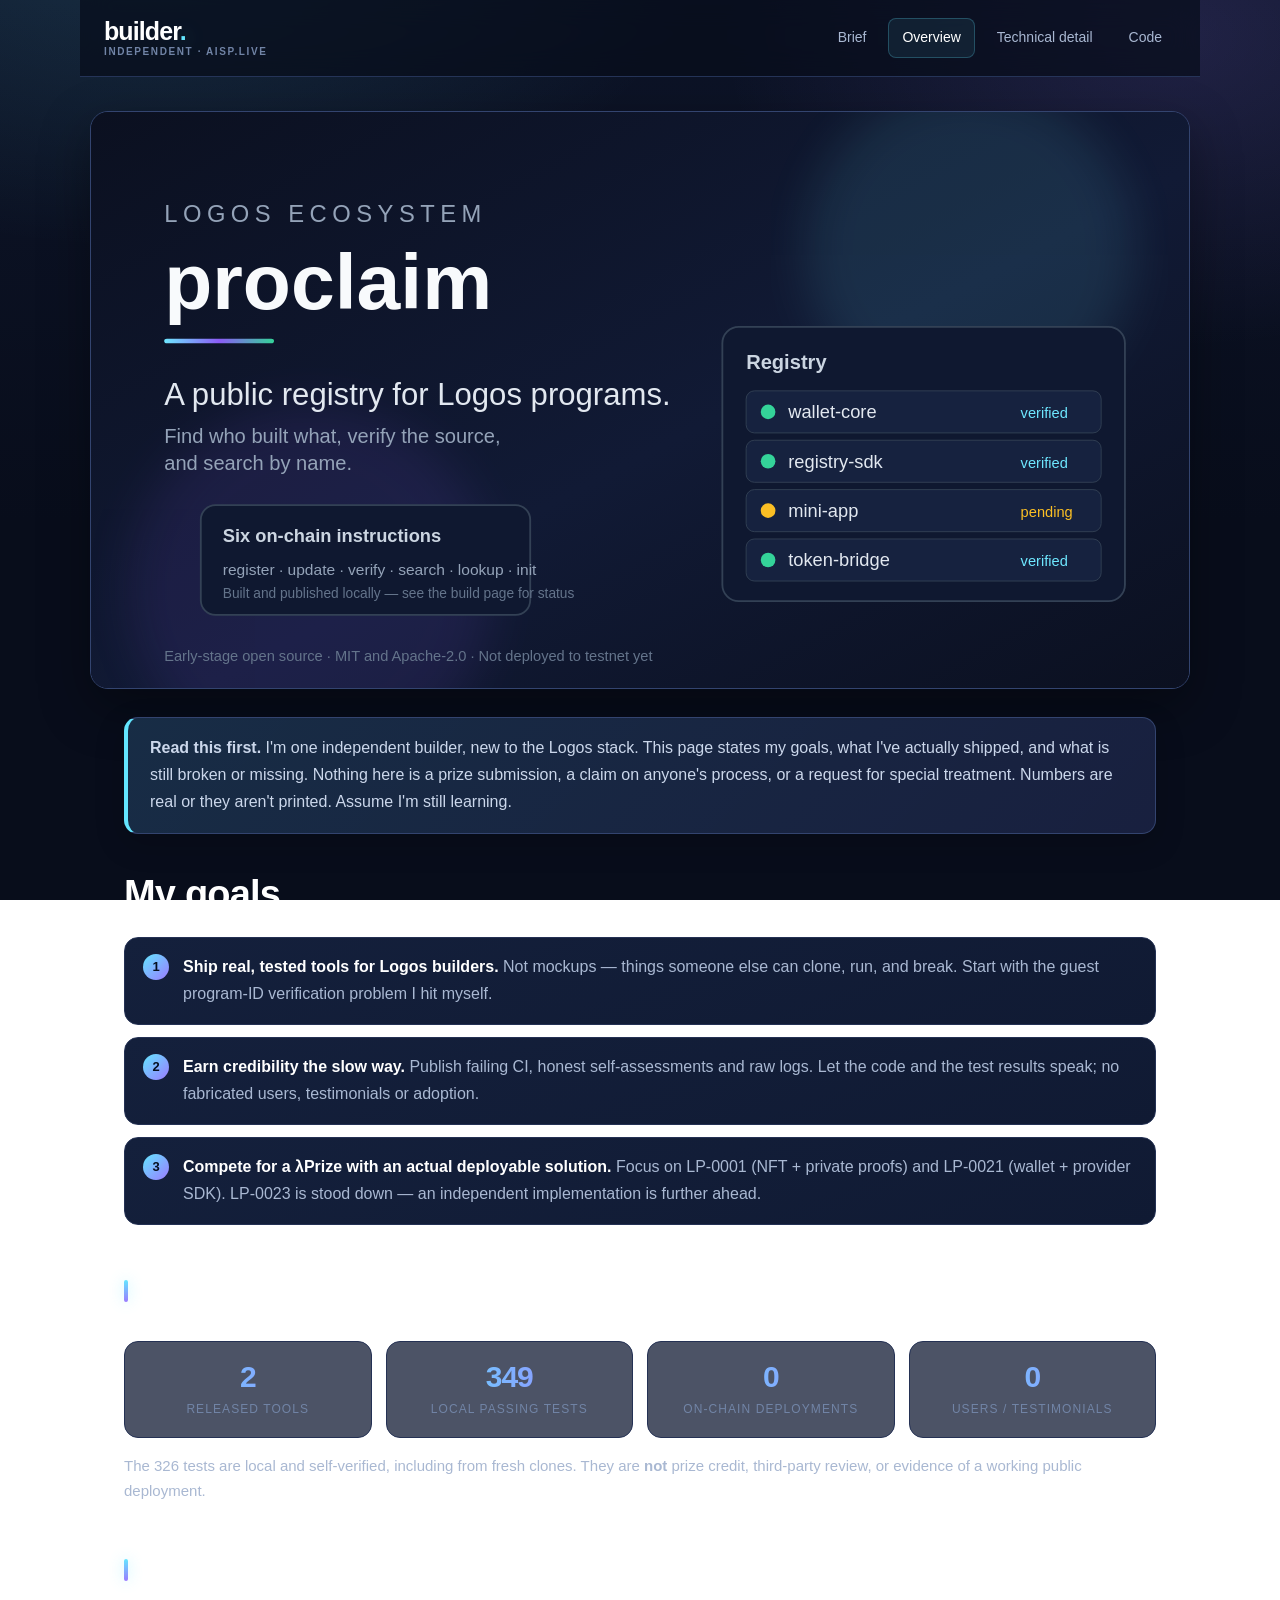
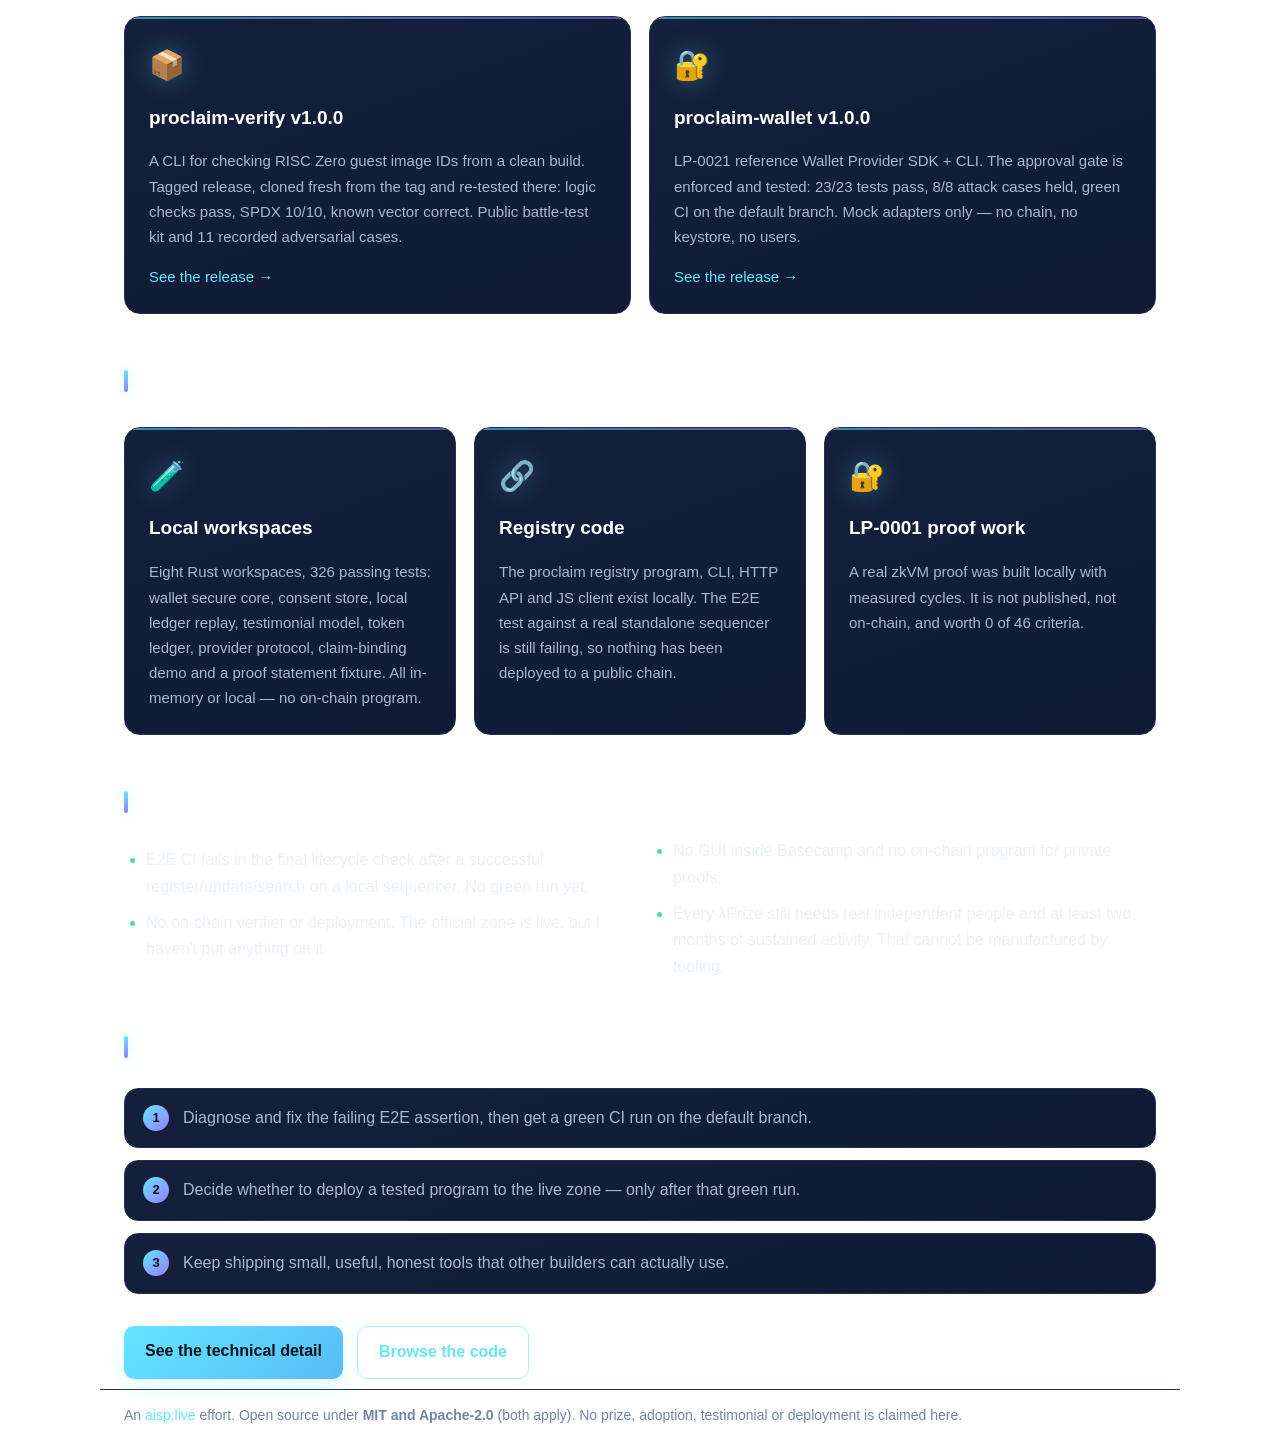
==== index.html @ 5b7300f8 "Site: add a one-page brief that leads with the problem solved A single shareable link: the guest-ID " ====
<!DOCTYPE html>
<!-- SPDX-License-Identifier: MIT AND Apache-2.0 -->
<html lang="en">
<head>
<meta charset="utf-8">
<meta name="viewport" content="width=device-width, initial-scale=1">
<title>Independent Logos builder — goals, shipped work, honest status</title>
<meta name="description" content="One independent builder working in public on Logos/LEZ: real goals, what's actually shipped, what's blocked, and what's next. No prize claims, no inflated numbers.">
<link rel="canonical" href="https://goldennftplatform-svg.github.io/proclaim-site/">
<base href="https://goldennftplatform-svg.github.io/proclaim-site/">
<link rel="stylesheet" href="https://goldennftplatform-svg.github.io/proclaim-site/style.css">
</head>
<body>
<header class="nav">
  <a class="brand" href="https://goldennftplatform-svg.github.io/proclaim-site/index.html">builder<span class="dot">.</span><span class="product">independent · aisp.live</span></a>
  <nav>
    <a href="https://goldennftplatform-svg.github.io/proclaim-site/brief.html">Brief</a>
    <a href="https://goldennftplatform-svg.github.io/proclaim-site/index.html" class="active">Overview</a>
    <a href="https://goldennftplatform-svg.github.io/proclaim-site/build.html">Technical detail</a>
    <a href="https://github.com/goldennftplatform-svg" target="_blank" rel="noopener">Code</a>
  </nav>
</header>

<main>
<section class="hero">
  <img src="https://goldennftplatform-svg.github.io/proclaim-site/hero.svg" alt="Independent Logos builder — goals, shipped work, honest status" class="hero-img">
</section>

<section class="wrap">
  <div class="notice">
    <strong>Read this first.</strong> I'm one independent builder, new to the Logos stack. This page
    states my goals, what I've actually shipped, and what is still broken or missing. Nothing here
    is a prize submission, a claim on anyone's process, or a request for special treatment. Numbers
    are real or they aren't printed. Assume I'm still learning.
  </div>

  <h1>My goals</h1>
  <ol class="goals">
    <li><strong>Ship real, tested tools for Logos builders.</strong> Not mockups — things someone else can clone, run, and break. Start with the guest program-ID verification problem I hit myself.</li>
    <li><strong>Earn credibility the slow way.</strong> Publish failing CI, honest self-assessments and raw logs. Let the code and the test results speak; no fabricated users, testimonials or adoption.</li>
    <li><strong>Compete for a λPrize with an actual deployable solution.</strong> Focus on LP-0001 (NFT + private proofs) and LP-0021 (wallet + provider SDK). LP-0023 is stood down — an independent implementation is further ahead.</li>
  </ol>

  <h2>Where we are right now</h2>
  <div class="stats">
    <div class="stat"><b>2</b><span>released tools</span></div>
    <div class="stat"><b>349</b><span>local passing tests</span></div>
    <div class="stat"><b>0</b><span>on-chain deployments</span></div>
    <div class="stat"><b>0</b><span>users / testimonials</span></div>
  </div>
  <p class="muted">The 326 tests are local and self-verified, including from fresh clones. They are
  <strong>not</strong> prize credit, third-party review, or evidence of a working public deployment.</p>

  <h2>What's actually shipped</h2>
  <div class="cards">
    <div class="card">
      <div class="ico">📦</div>
      <h3>proclaim-verify v1.0.0</h3>
      <p>A CLI for checking RISC Zero guest image IDs from a clean build. Tagged release, cloned fresh from the tag and re-tested there: logic checks pass, SPDX 10/10, known vector correct. Public battle-test kit and 11 recorded adversarial cases.</p>
      <p><a href="https://github.com/goldennftplatform-svg/proclaim-verify/releases/tag/v1.0.0" target="_blank" rel="noopener">See the release →</a></p>
    </div>
    <div class="card">
      <div class="ico">🔐</div>
      <h3>proclaim-wallet v1.0.0</h3>
      <p>LP-0021 reference Wallet Provider SDK + CLI. The approval gate is enforced and tested: 23/23 tests pass, 8/8 attack cases held, green CI on the default branch. Mock adapters only — no chain, no keystore, no users.</p>
      <p><a href="https://github.com/goldennftplatform-svg/proclaim-wallet/releases/tag/v1.0.0" target="_blank" rel="noopener">See the release →</a></p>
    </div>
  </div>

  <h2>What's built but not shipped</h2>
  <div class="cards">
    <div class="card">
      <div class="ico">🧪</div>
      <h3>Local workspaces</h3>
      <p>Eight Rust workspaces, 326 passing tests: wallet secure core, consent store, local ledger replay, testimonial model, token ledger, provider protocol, claim-binding demo and a proof statement fixture. All in-memory or local — no on-chain program.</p>
    </div>
    <div class="card">
      <div class="ico">🔗</div>
      <h3>Registry code</h3>
      <p>The proclaim registry program, CLI, HTTP API and JS client exist locally. The E2E test against a real standalone sequencer is still failing, so nothing has been deployed to a public chain.</p>
    </div>
    <div class="card">
      <div class="ico">🔐</div>
      <h3>LP-0001 proof work</h3>
      <p>A real zkVM proof was built locally with measured cycles. It is not published, not on-chain, and worth 0 of 46 criteria.</p>
    </div>
  </div>

  <h2>What's blocking</h2>
  <ul class="checks">
    <li>E2E CI fails in the final lifecycle check after a successful register/update/search on a local sequencer. No green run yet.</li>
    <li>No on-chain verifier or deployment. The official zone is live, but I haven't put anything on it.</li>
    <li>No GUI inside Basecamp and no on-chain program for private proofs.</li>
    <li>Every λPrize still needs real independent people and at least two months of sustained activity. That cannot be manufactured by tooling.</li>
  </ul>

  <h2>What's next</h2>
  <ol class="goals">
    <li>Diagnose and fix the failing E2E assertion, then get a green CI run on the default branch.</li>
    <li>Decide whether to deploy a tested program to the live zone — only after that green run.</li>
    <li>Keep shipping small, useful, honest tools that other builders can actually use.</li>
  </ol>

  <div class="cta">
    <a class="button" href="https://goldennftplatform-svg.github.io/proclaim-site/build.html">See the technical detail</a>
    <a class="button ghost" href="https://github.com/goldennftplatform-svg" target="_blank" rel="noopener">Browse the code</a>
  </div>
</section>
</main>

<footer class="wrap">
  <p>An <a href="https://aisp.live" target="_blank" rel="noopener">aisp.live</a> effort.
  Open source under <strong>MIT and Apache-2.0</strong> (both apply).
  No prize, adoption, testimonial or deployment is claimed here.</p>
</footer>
</body>
</html>
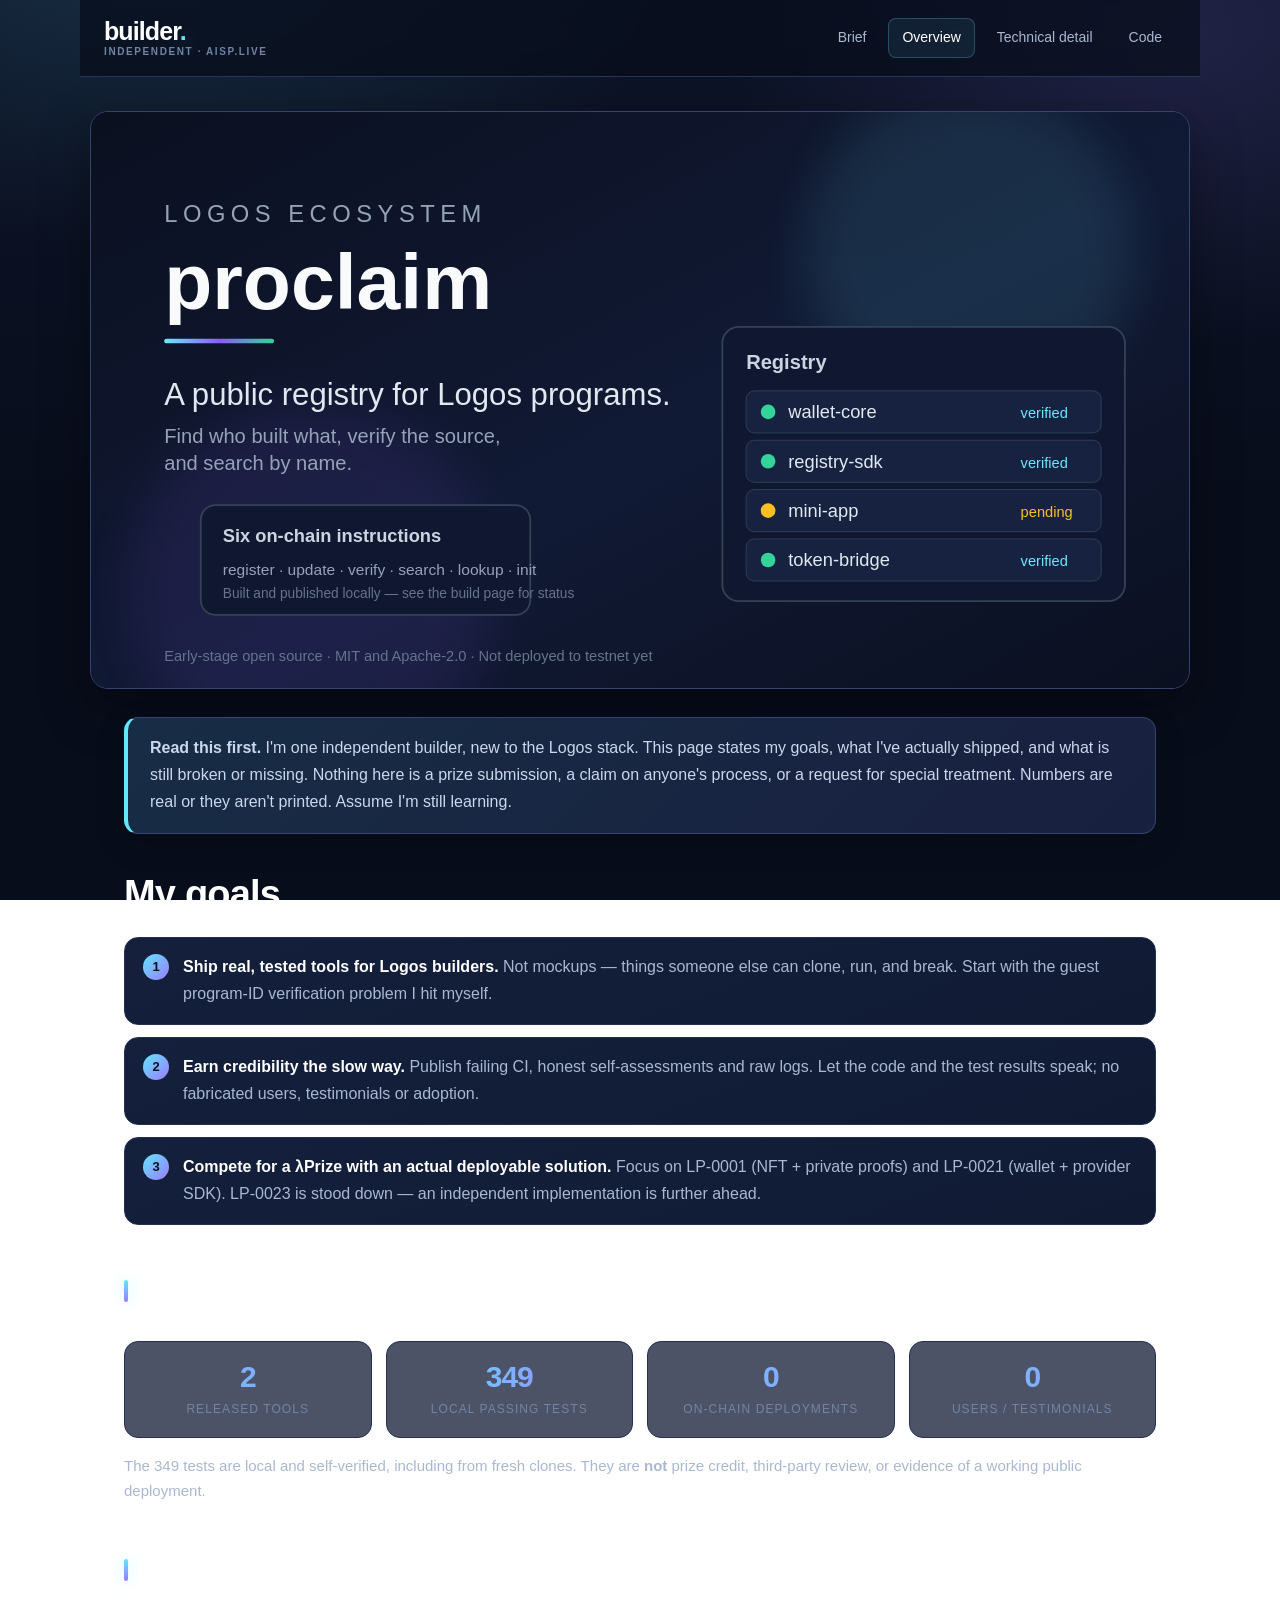
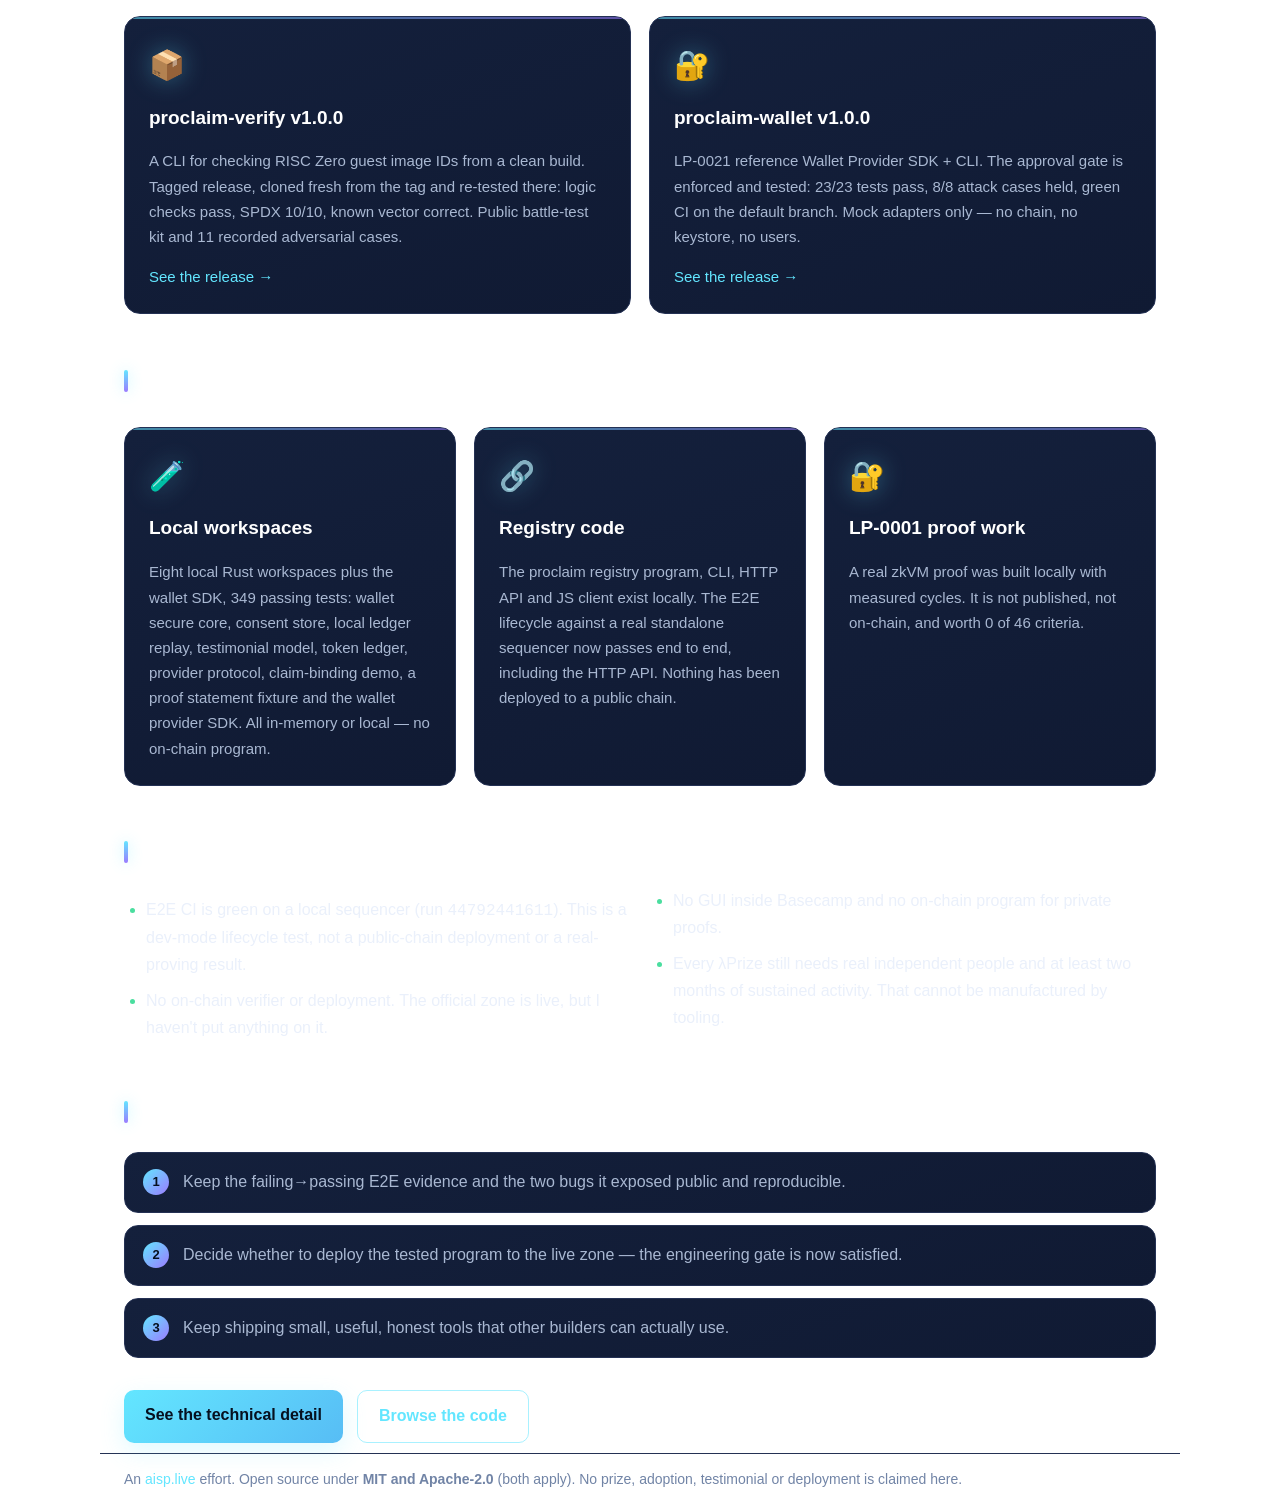
==== commit a48f9e0c: "Site: E2E is green — record two bugs found and fixed Update the status and build pages from failing " ====
--- a/index.html
+++ b/index.html
@@ -48,7 +48,7 @@
     <div class="stat"><b>0</b><span>on-chain deployments</span></div>
     <div class="stat"><b>0</b><span>users / testimonials</span></div>
   </div>
-  <p class="muted">The 326 tests are local and self-verified, including from fresh clones. They are
+  <p class="muted">The 349 tests are local and self-verified, including from fresh clones. They are
   <strong>not</strong> prize credit, third-party review, or evidence of a working public deployment.</p>
 
   <h2>What's actually shipped</h2>
@@ -72,12 +72,12 @@
     <div class="card">
       <div class="ico">🧪</div>
       <h3>Local workspaces</h3>
-      <p>Eight Rust workspaces, 326 passing tests: wallet secure core, consent store, local ledger replay, testimonial model, token ledger, provider protocol, claim-binding demo and a proof statement fixture. All in-memory or local — no on-chain program.</p>
+      <p>Eight local Rust workspaces plus the wallet SDK, 349 passing tests: wallet secure core, consent store, local ledger replay, testimonial model, token ledger, provider protocol, claim-binding demo, a proof statement fixture and the wallet provider SDK. All in-memory or local — no on-chain program.</p>
     </div>
     <div class="card">
       <div class="ico">🔗</div>
       <h3>Registry code</h3>
-      <p>The proclaim registry program, CLI, HTTP API and JS client exist locally. The E2E test against a real standalone sequencer is still failing, so nothing has been deployed to a public chain.</p>
+      <p>The proclaim registry program, CLI, HTTP API and JS client exist locally. The E2E lifecycle against a real standalone sequencer now passes end to end, including the HTTP API. Nothing has been deployed to a public chain.</p>
     </div>
     <div class="card">
       <div class="ico">🔐</div>
@@ -88,7 +88,7 @@
 
   <h2>What's blocking</h2>
   <ul class="checks">
-    <li>E2E CI fails in the final lifecycle check after a successful register/update/search on a local sequencer. No green run yet.</li>
+    <li>E2E CI is green on a local sequencer (run <code>44792441611</code>). This is a dev-mode lifecycle test, not a public-chain deployment or a real-proving result.</li>
     <li>No on-chain verifier or deployment. The official zone is live, but I haven't put anything on it.</li>
     <li>No GUI inside Basecamp and no on-chain program for private proofs.</li>
     <li>Every λPrize still needs real independent people and at least two months of sustained activity. That cannot be manufactured by tooling.</li>
@@ -96,8 +96,8 @@
 
   <h2>What's next</h2>
   <ol class="goals">
-    <li>Diagnose and fix the failing E2E assertion, then get a green CI run on the default branch.</li>
-    <li>Decide whether to deploy a tested program to the live zone — only after that green run.</li>
+    <li>Keep the failing→passing E2E evidence and the two bugs it exposed public and reproducible.</li>
+    <li>Decide whether to deploy the tested program to the live zone — the engineering gate is now satisfied.</li>
     <li>Keep shipping small, useful, honest tools that other builders can actually use.</li>
   </ol>
 
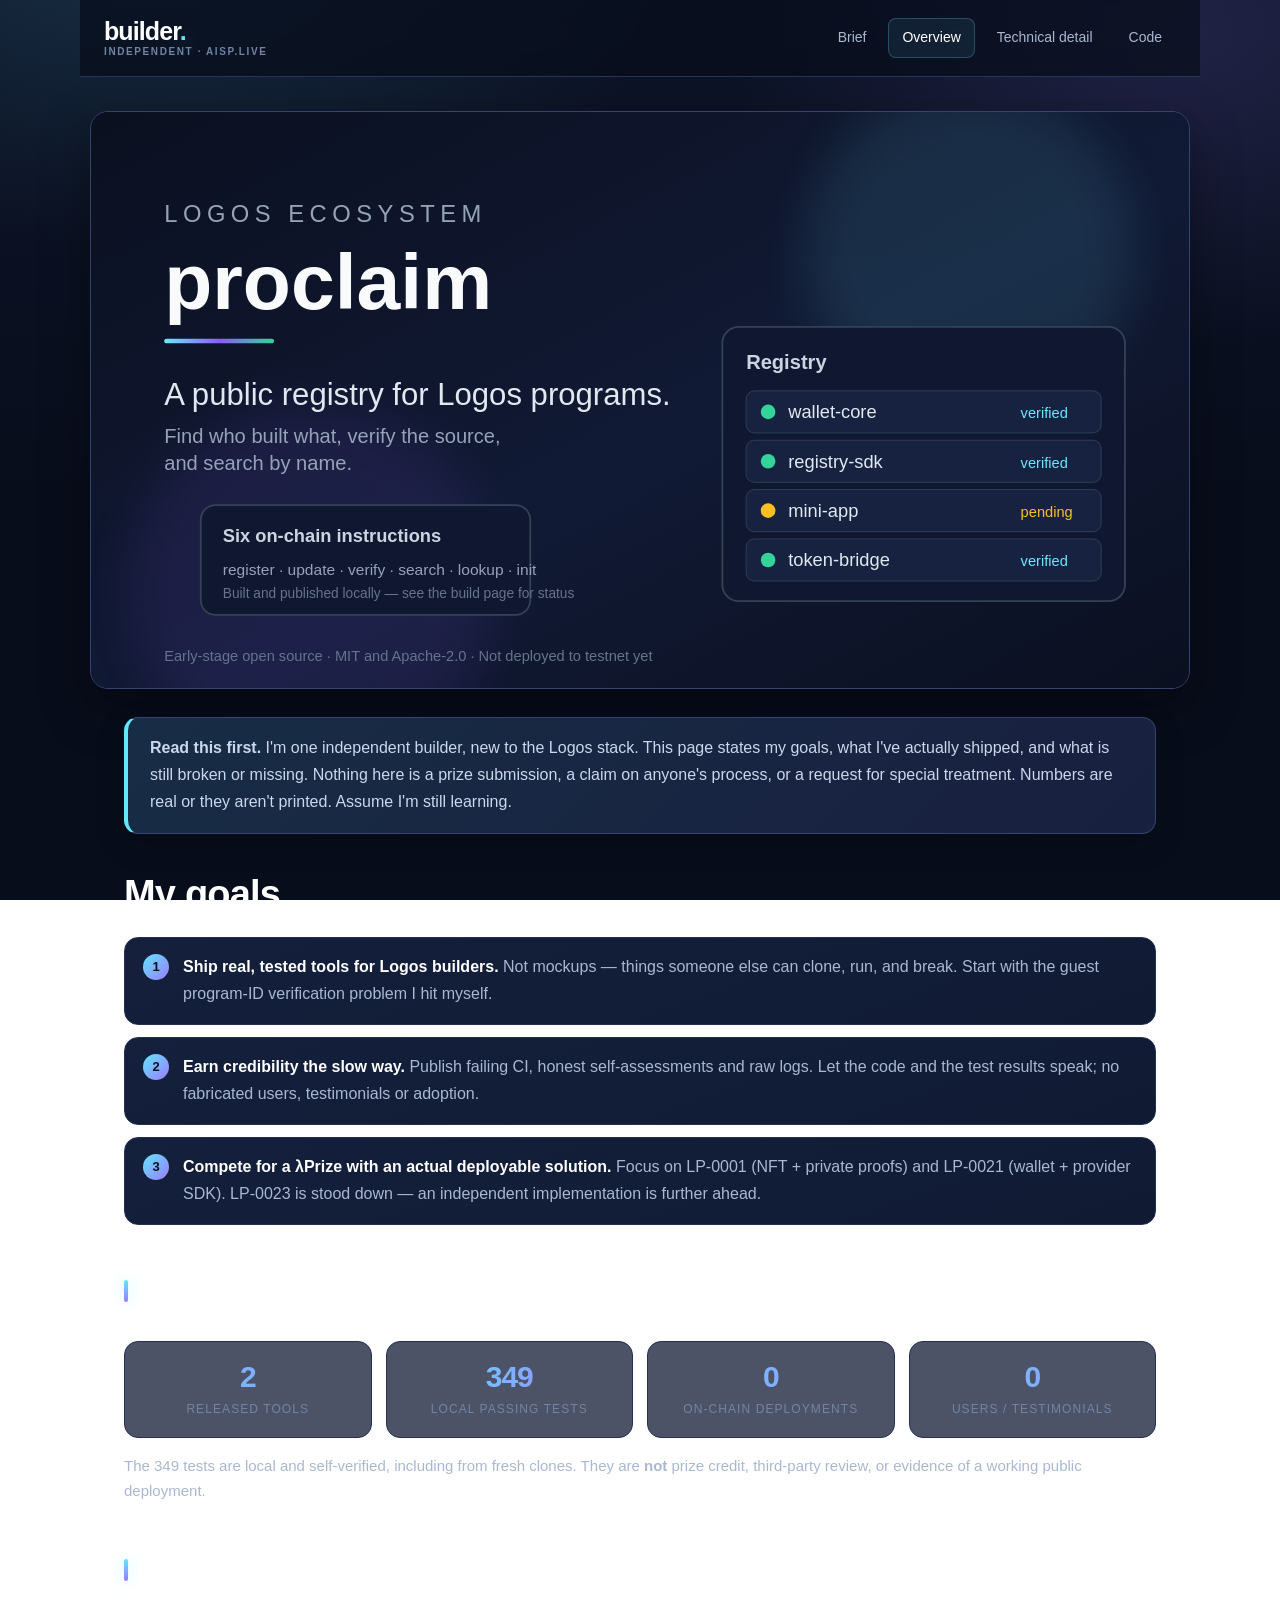
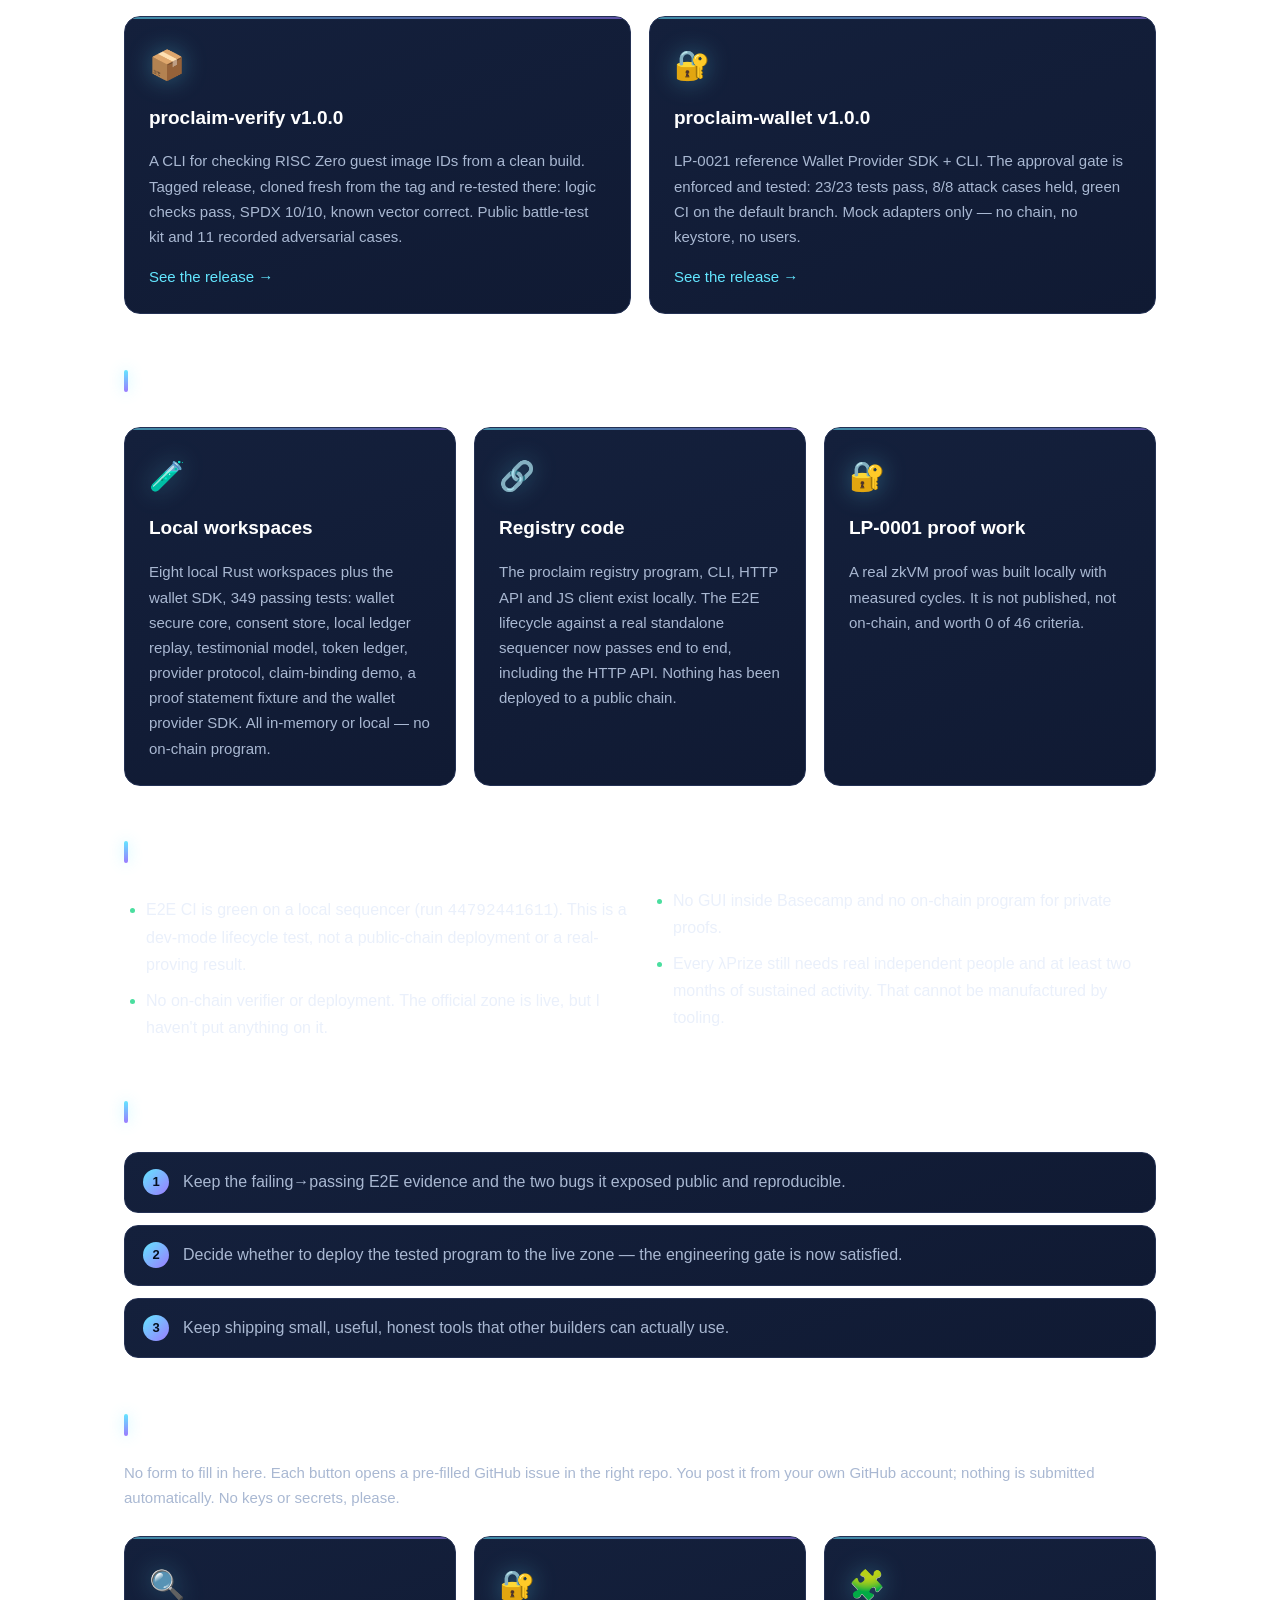
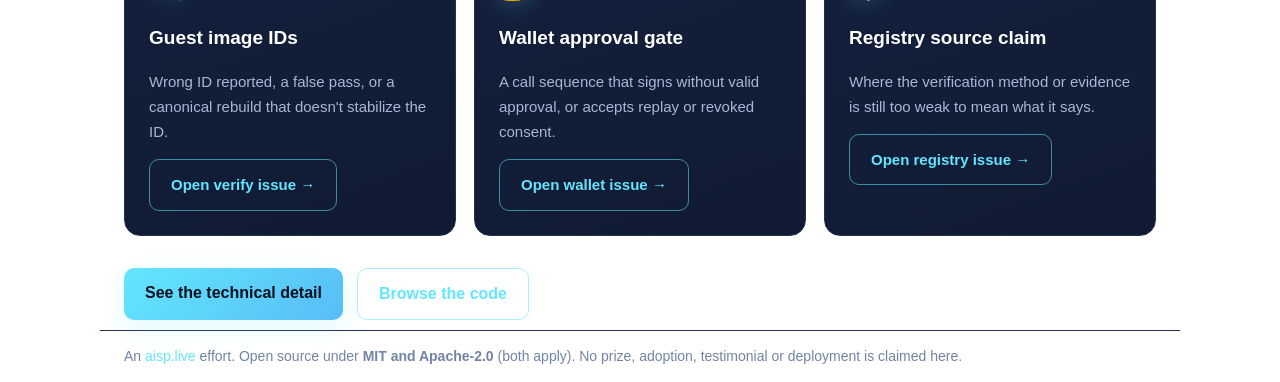
==== commit 73c5257c: "site: add pre-filled feedback issue links to overview" ====
--- a/index.html
+++ b/index.html
@@ -101,6 +101,29 @@
     <li>Keep shipping small, useful, honest tools that other builders can actually use.</li>
   </ol>
 
+  <h2>Send a failure case or idea</h2>
+  <p class="muted">No form to fill in here. Each button opens a pre-filled GitHub issue in the right repo. You post it from your own GitHub account; nothing is submitted automatically. No keys or secrets, please.</p>
+  <div class="cards">
+    <div class="card">
+      <div class="ico">🔍</div>
+      <h3>Guest image IDs</h3>
+      <p>Wrong ID reported, a false pass, or a canonical rebuild that doesn't stabilize the ID.</p>
+      <p><a class="button ghost" href="https://github.com/goldennftplatform-svg/proclaim-verify/issues/new?title=Review%20request%3A%20path-dependent%20guest%20ID%20report&body=%23%23%23%20What%20you%20tried%0A%0A%23%23%23%20ID%20%60proclaim-verify%60%20reported%0A%0A%23%23%23%20Expected%20ID%0A%0A%23%23%23%20Commands%20%2B%20output%0A%0AScope%3A%20local%20binary%20inspection%20only.%20No%20chain%2C%20no%20proofs%2C%20no%20submission.%20Do%20not%20paste%20keys%20or%20secrets." target="_blank" rel="noopener">Open verify issue →</a></p>
+    </div>
+    <div class="card">
+      <div class="ico">🔐</div>
+      <h3>Wallet approval gate</h3>
+      <p>A call sequence that signs without valid approval, or accepts replay or revoked consent.</p>
+      <p><a class="button ghost" href="https://github.com/goldennftplatform-svg/proclaim-wallet/issues/new?title=Review%20request%3A%20approval-gate%20counterexample&body=%23%23%23%20Call%20sequence%0A%0A%23%23%23%20What%20you%20expected%0A%0A%23%23%23%20What%20happened%0A%0AScope%3A%20mock%20adapters%20only.%20No%20chain%2C%20no%20keystore%2C%20no%20users.%20Do%20not%20paste%20keys%20or%20secrets." target="_blank" rel="noopener">Open wallet issue →</a></p>
+    </div>
+    <div class="card">
+      <div class="ico">🧩</div>
+      <h3>Registry source claim</h3>
+      <p>Where the verification method or evidence is still too weak to mean what it says.</p>
+      <p><a class="button ghost" href="https://github.com/goldennftplatform-svg/proclaim/issues/new?title=Review%20request%3A%20registry%20source-claim%20review&body=%23%23%23%20Which%20part%20of%20the%20claim%20is%20too%20weak%3F%0A%0A%23%23%23%20Evidence%20%2F%20repro%0A%0AScope%3A%20local%20standalone%20sequencer%2C%20dev%20mode.%20Not%20a%20public%20deployment%2C%20not%20a%20real-proving%20result.%20Do%20not%20paste%20keys%20or%20secrets." target="_blank" rel="noopener">Open registry issue →</a></p>
+    </div>
+  </div>
+
   <div class="cta">
     <a class="button" href="https://goldennftplatform-svg.github.io/proclaim-site/build.html">See the technical detail</a>
     <a class="button ghost" href="https://github.com/goldennftplatform-svg" target="_blank" rel="noopener">Browse the code</a>
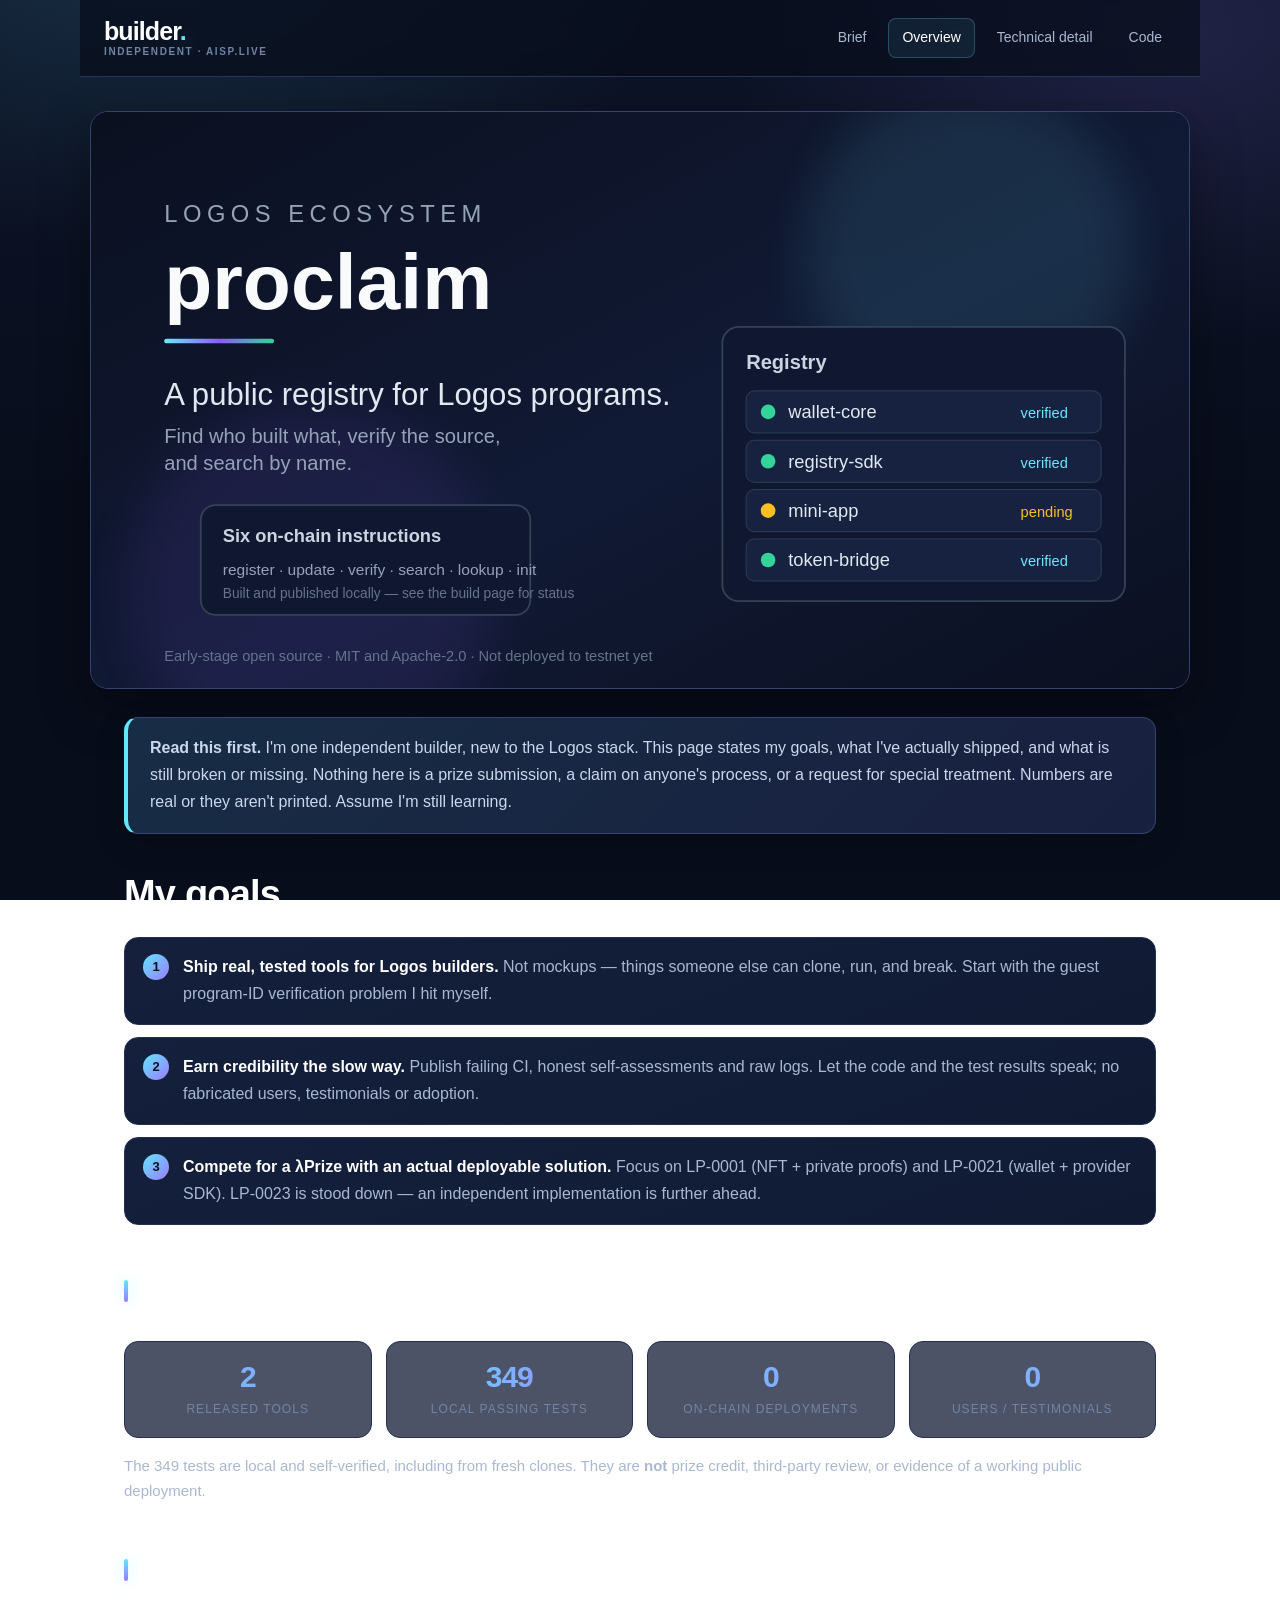
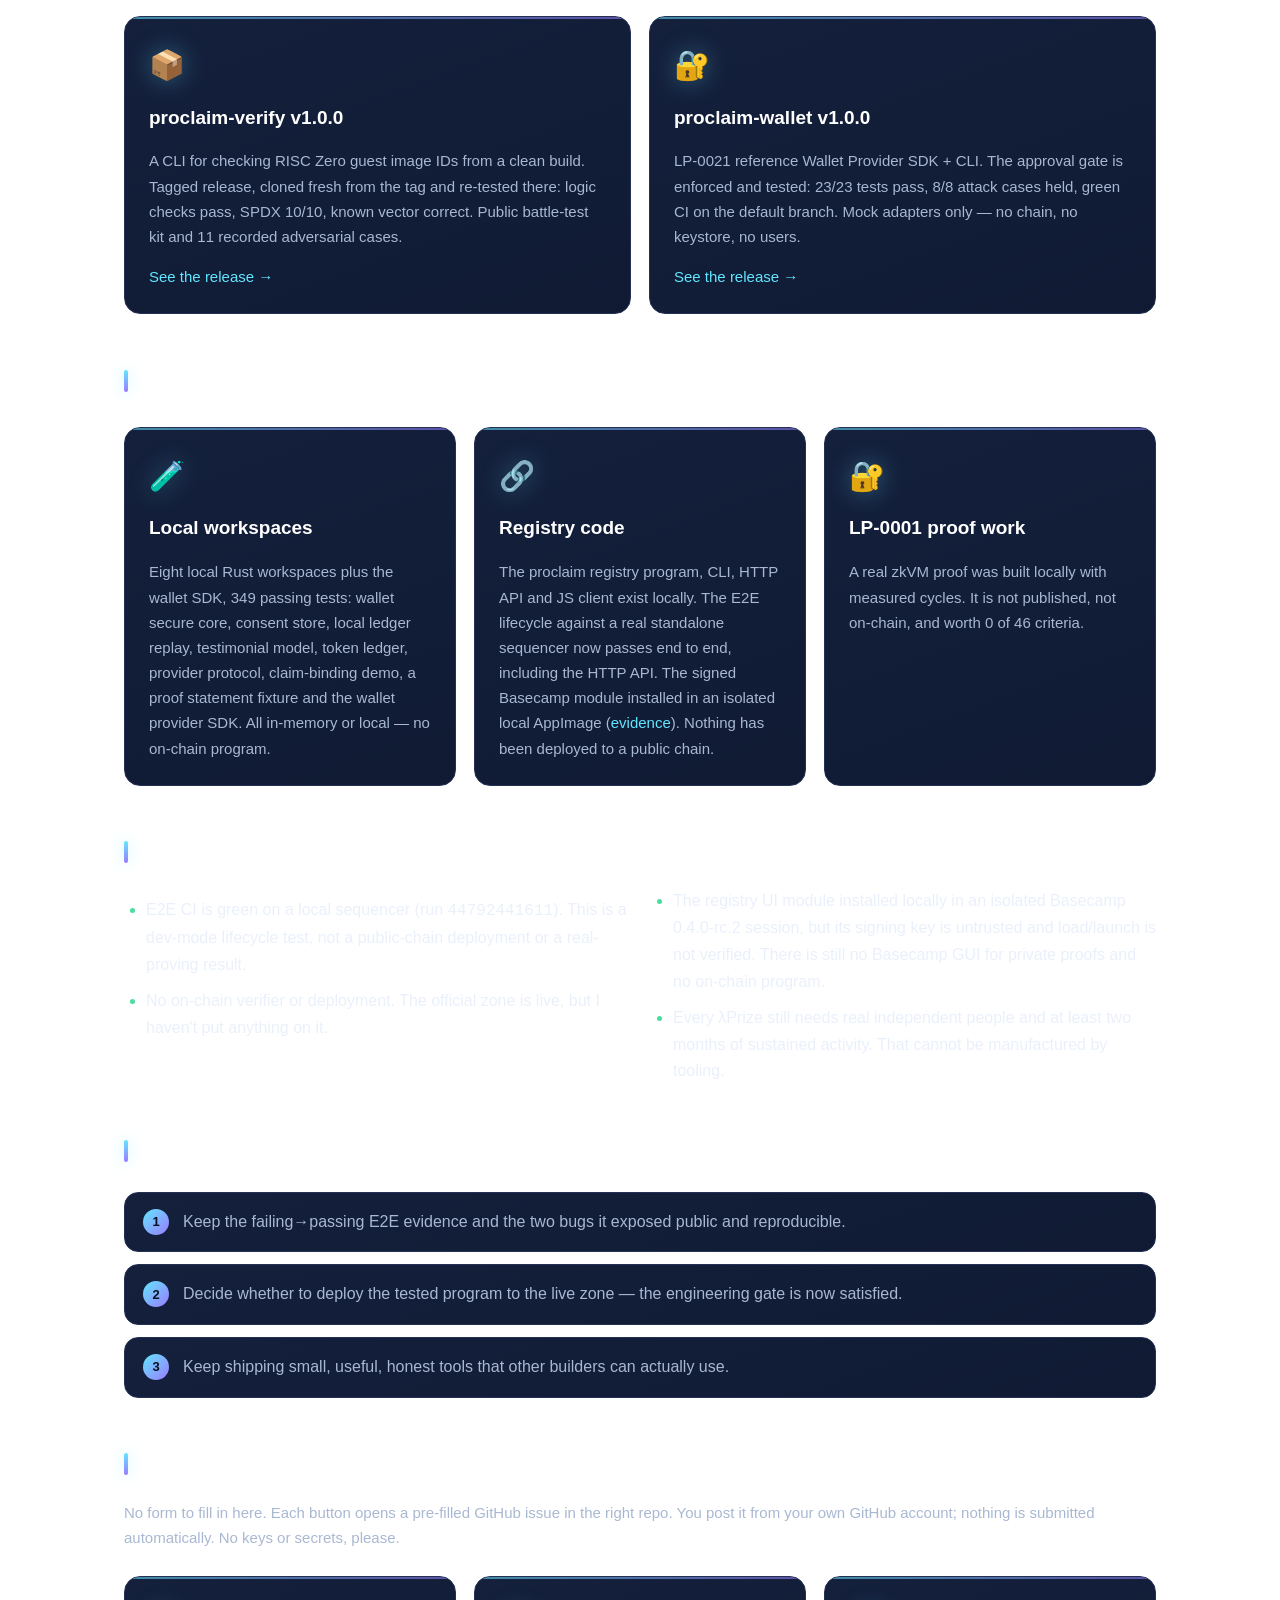
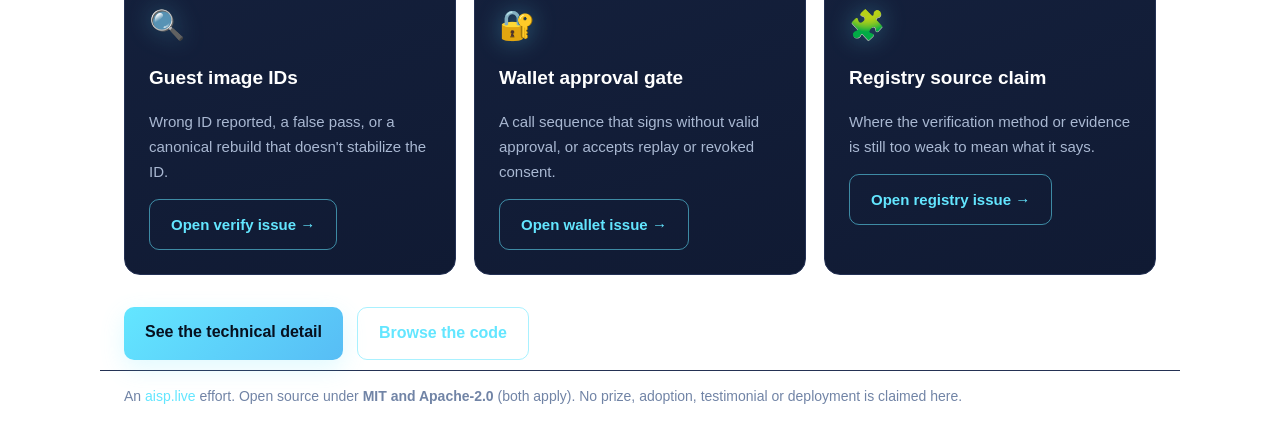
==== commit 0ebb53d5: "site: report local Basecamp install result" ====
--- a/index.html
+++ b/index.html
@@ -77,7 +77,7 @@
     <div class="card">
       <div class="ico">🔗</div>
       <h3>Registry code</h3>
-      <p>The proclaim registry program, CLI, HTTP API and JS client exist locally. The E2E lifecycle against a real standalone sequencer now passes end to end, including the HTTP API. Nothing has been deployed to a public chain.</p>
+      <p>The proclaim registry program, CLI, HTTP API and JS client exist locally. The E2E lifecycle against a real standalone sequencer now passes end to end, including the HTTP API. The signed Basecamp module installed in an isolated local AppImage (<a href="https://github.com/goldennftplatform-svg/proclaim/blob/main/BASECAMP-INSTALL-RESULT.md" target="_blank" rel="noopener">evidence</a>). Nothing has been deployed to a public chain.</p>
     </div>
     <div class="card">
       <div class="ico">🔐</div>
@@ -90,7 +90,7 @@
   <ul class="checks">
     <li>E2E CI is green on a local sequencer (run <code>44792441611</code>). This is a dev-mode lifecycle test, not a public-chain deployment or a real-proving result.</li>
     <li>No on-chain verifier or deployment. The official zone is live, but I haven't put anything on it.</li>
-    <li>No GUI inside Basecamp and no on-chain program for private proofs.</li>
+    <li>The registry UI module installed locally in an isolated Basecamp 0.4.0-rc.2 session, but its signing key is untrusted and load/launch is not verified. There is still no Basecamp GUI for private proofs and no on-chain program.</li>
     <li>Every λPrize still needs real independent people and at least two months of sustained activity. That cannot be manufactured by tooling.</li>
   </ul>
 
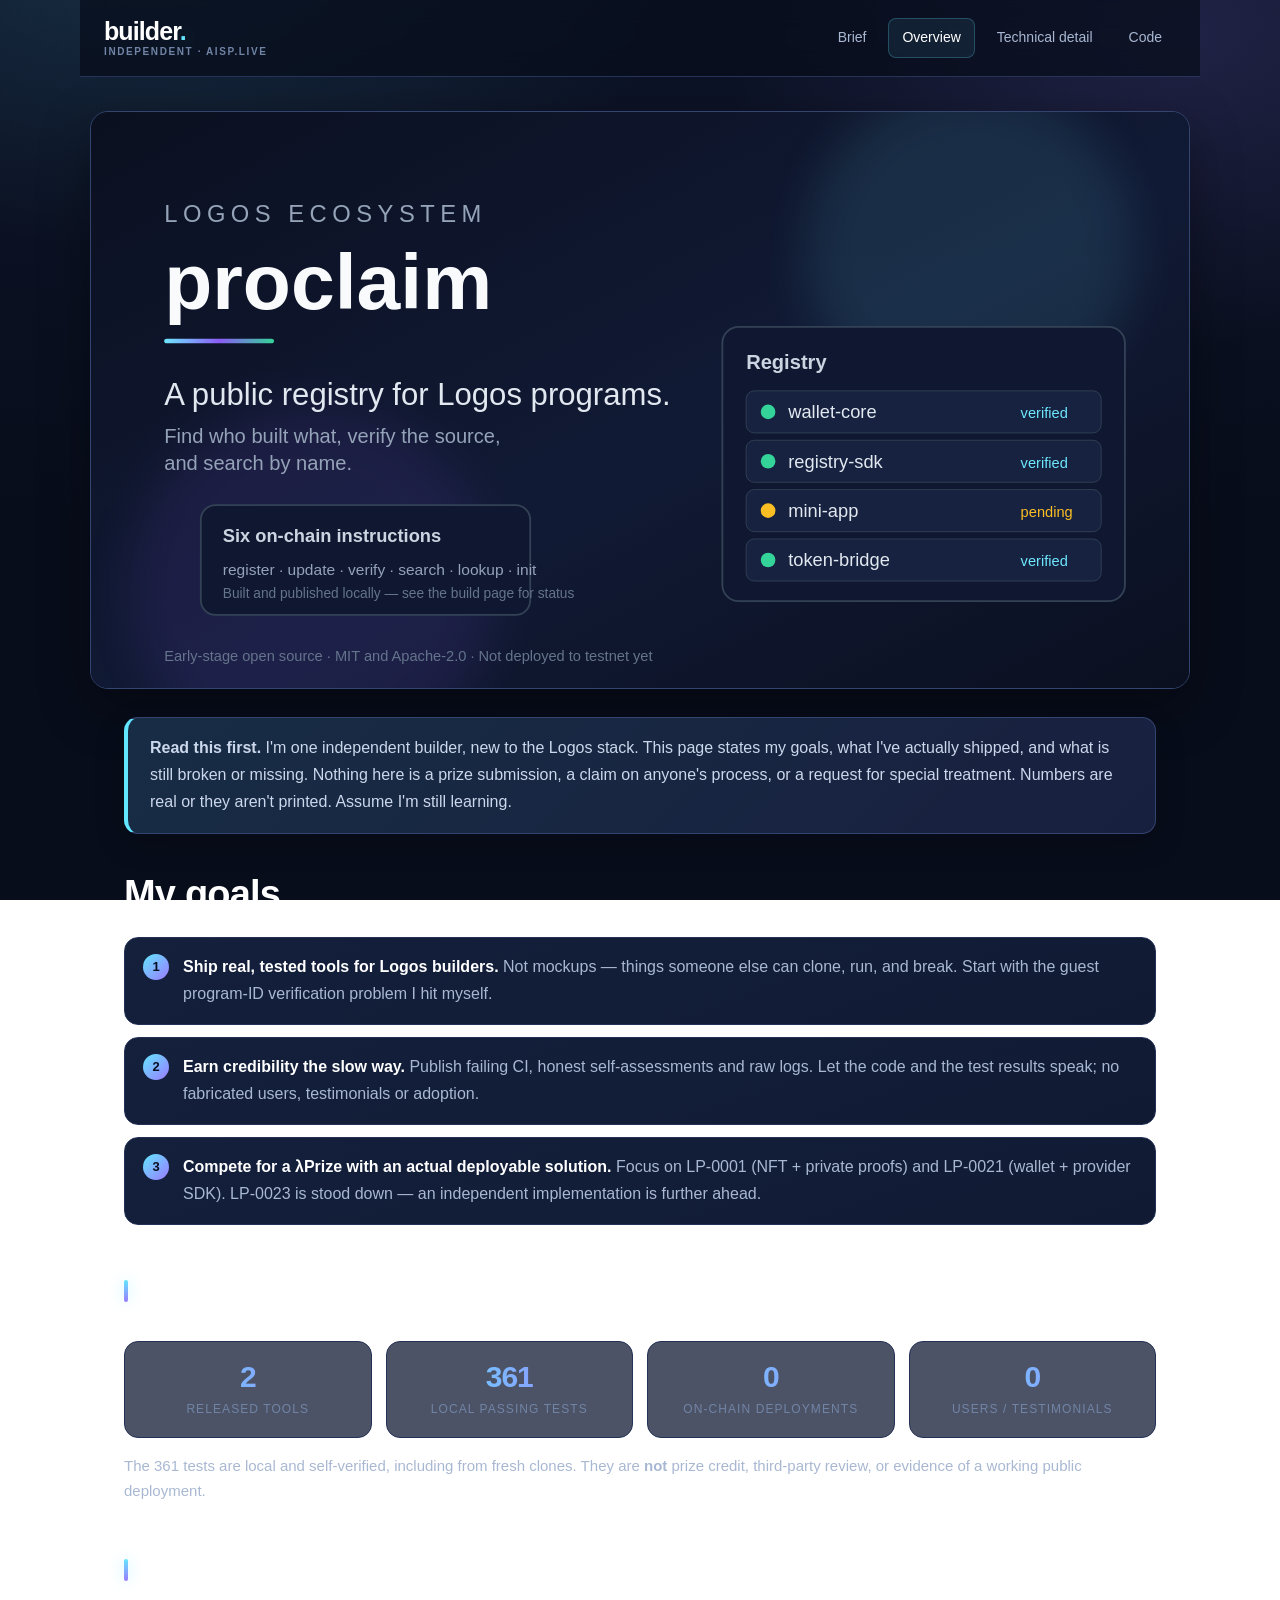
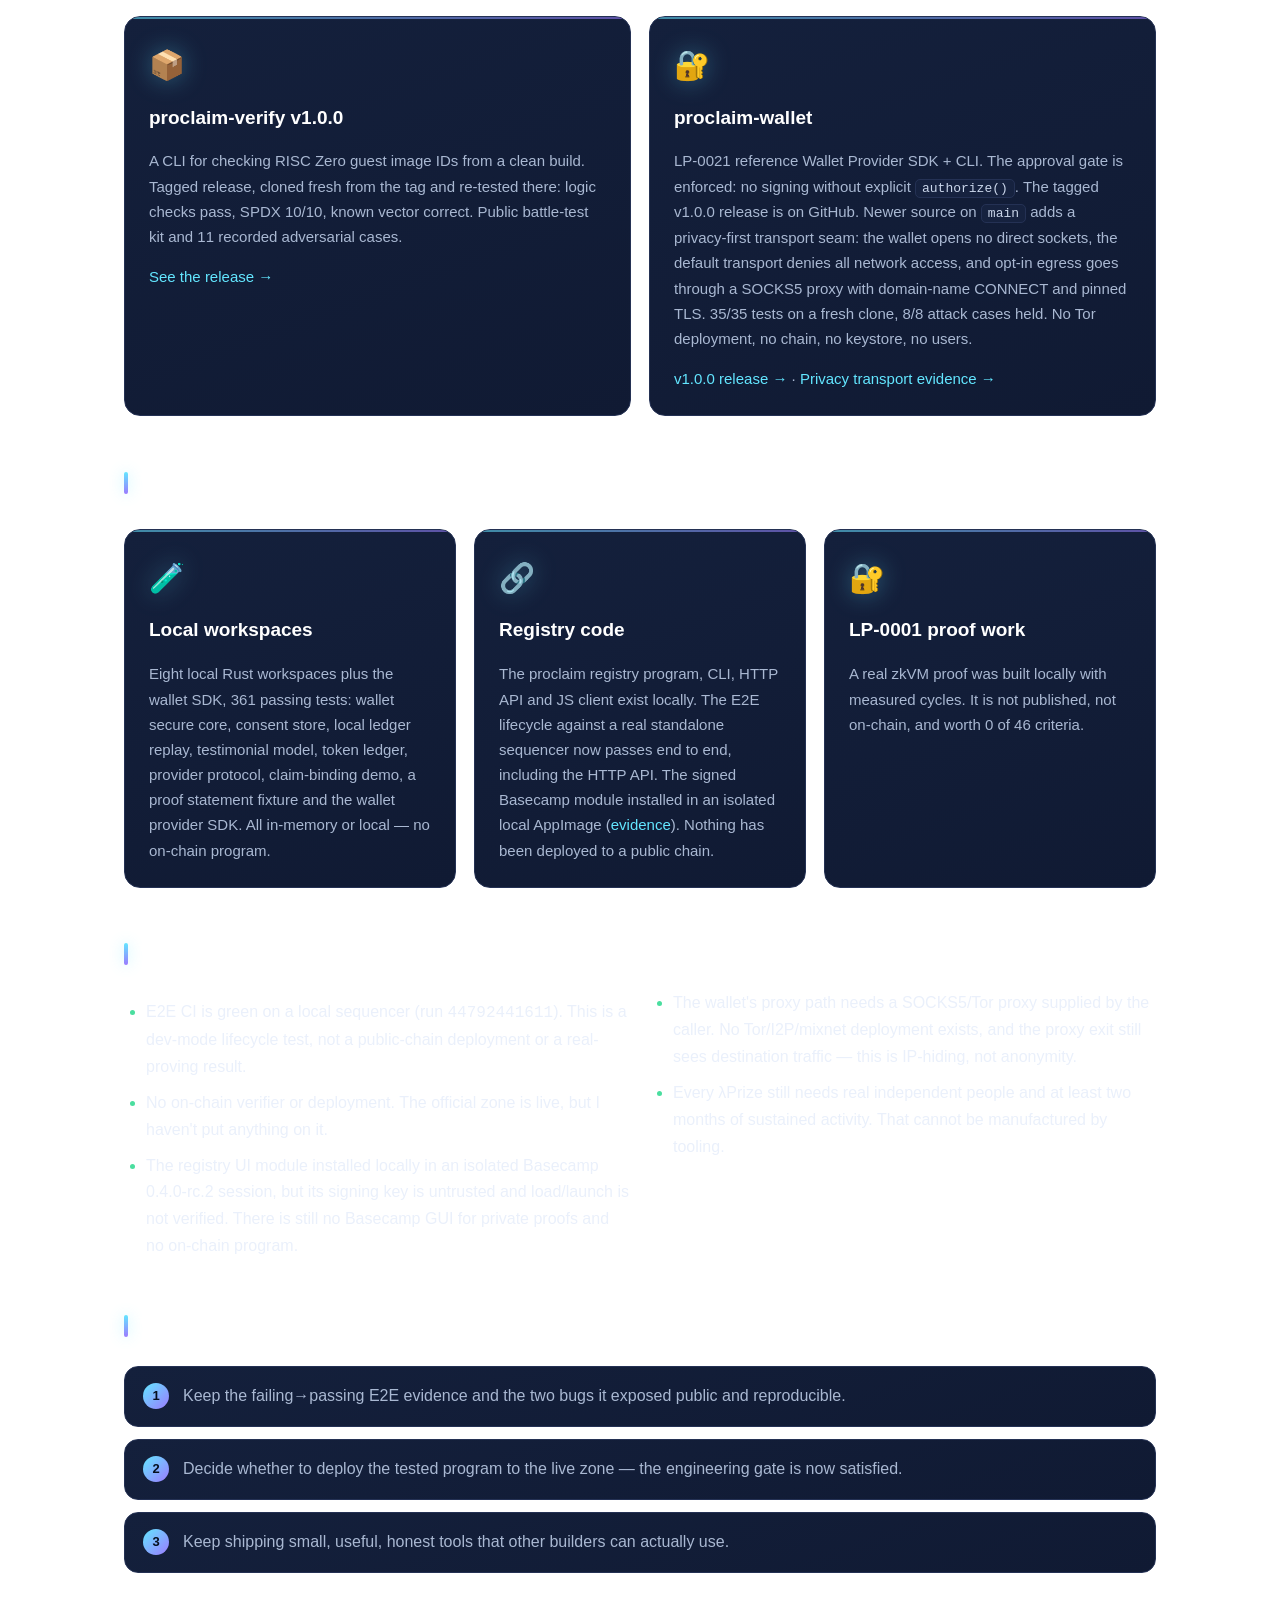
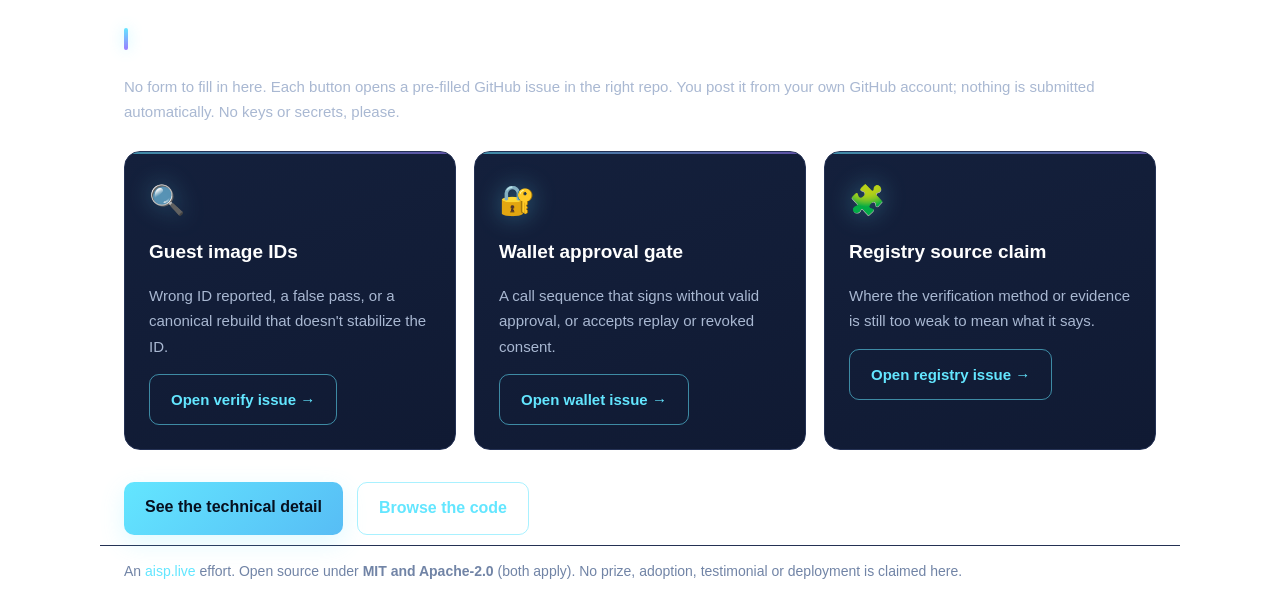
==== commit 63628829: "site: report privacy-first wallet transport" ====
--- a/index.html
+++ b/index.html
@@ -44,11 +44,11 @@
   <h2>Where we are right now</h2>
   <div class="stats">
     <div class="stat"><b>2</b><span>released tools</span></div>
-    <div class="stat"><b>349</b><span>local passing tests</span></div>
+    <div class="stat"><b>361</b><span>local passing tests</span></div>
     <div class="stat"><b>0</b><span>on-chain deployments</span></div>
     <div class="stat"><b>0</b><span>users / testimonials</span></div>
   </div>
-  <p class="muted">The 349 tests are local and self-verified, including from fresh clones. They are
+  <p class="muted">The 361 tests are local and self-verified, including from fresh clones. They are
   <strong>not</strong> prize credit, third-party review, or evidence of a working public deployment.</p>
 
   <h2>What's actually shipped</h2>
@@ -61,9 +61,10 @@
     </div>
     <div class="card">
       <div class="ico">🔐</div>
-      <h3>proclaim-wallet v1.0.0</h3>
-      <p>LP-0021 reference Wallet Provider SDK + CLI. The approval gate is enforced and tested: 23/23 tests pass, 8/8 attack cases held, green CI on the default branch. Mock adapters only — no chain, no keystore, no users.</p>
-      <p><a href="https://github.com/goldennftplatform-svg/proclaim-wallet/releases/tag/v1.0.0" target="_blank" rel="noopener">See the release →</a></p>
+      <h3>proclaim-wallet</h3>
+      <p>LP-0021 reference Wallet Provider SDK + CLI. The approval gate is enforced: no signing without explicit <code>authorize()</code>. The tagged v1.0.0 release is on GitHub. Newer source on <code>main</code> adds a privacy-first transport seam: the wallet opens no direct sockets, the default transport denies all network access, and opt-in egress goes through a SOCKS5 proxy with domain-name CONNECT and pinned TLS. 35/35 tests on a fresh clone, 8/8 attack cases held. No Tor deployment, no chain, no keystore, no users.</p>
+      <p><a href="https://github.com/goldennftplatform-svg/proclaim-wallet/releases/tag/v1.0.0" target="_blank" rel="noopener">v1.0.0 release →</a> ·
+      <a href="https://github.com/goldennftplatform-svg/proclaim-wallet/blob/main/PRIVACY-TRANSPORT.md" target="_blank" rel="noopener">Privacy transport evidence →</a></p>
     </div>
   </div>
 
@@ -72,7 +73,7 @@
     <div class="card">
       <div class="ico">🧪</div>
       <h3>Local workspaces</h3>
-      <p>Eight local Rust workspaces plus the wallet SDK, 349 passing tests: wallet secure core, consent store, local ledger replay, testimonial model, token ledger, provider protocol, claim-binding demo, a proof statement fixture and the wallet provider SDK. All in-memory or local — no on-chain program.</p>
+      <p>Eight local Rust workspaces plus the wallet SDK, 361 passing tests: wallet secure core, consent store, local ledger replay, testimonial model, token ledger, provider protocol, claim-binding demo, a proof statement fixture and the wallet provider SDK. All in-memory or local — no on-chain program.</p>
     </div>
     <div class="card">
       <div class="ico">🔗</div>
@@ -91,6 +92,7 @@
     <li>E2E CI is green on a local sequencer (run <code>44792441611</code>). This is a dev-mode lifecycle test, not a public-chain deployment or a real-proving result.</li>
     <li>No on-chain verifier or deployment. The official zone is live, but I haven't put anything on it.</li>
     <li>The registry UI module installed locally in an isolated Basecamp 0.4.0-rc.2 session, but its signing key is untrusted and load/launch is not verified. There is still no Basecamp GUI for private proofs and no on-chain program.</li>
+    <li>The wallet's proxy path needs a SOCKS5/Tor proxy supplied by the caller. No Tor/I2P/mixnet deployment exists, and the proxy exit still sees destination traffic — this is IP-hiding, not anonymity.</li>
     <li>Every λPrize still needs real independent people and at least two months of sustained activity. That cannot be manufactured by tooling.</li>
   </ul>
 
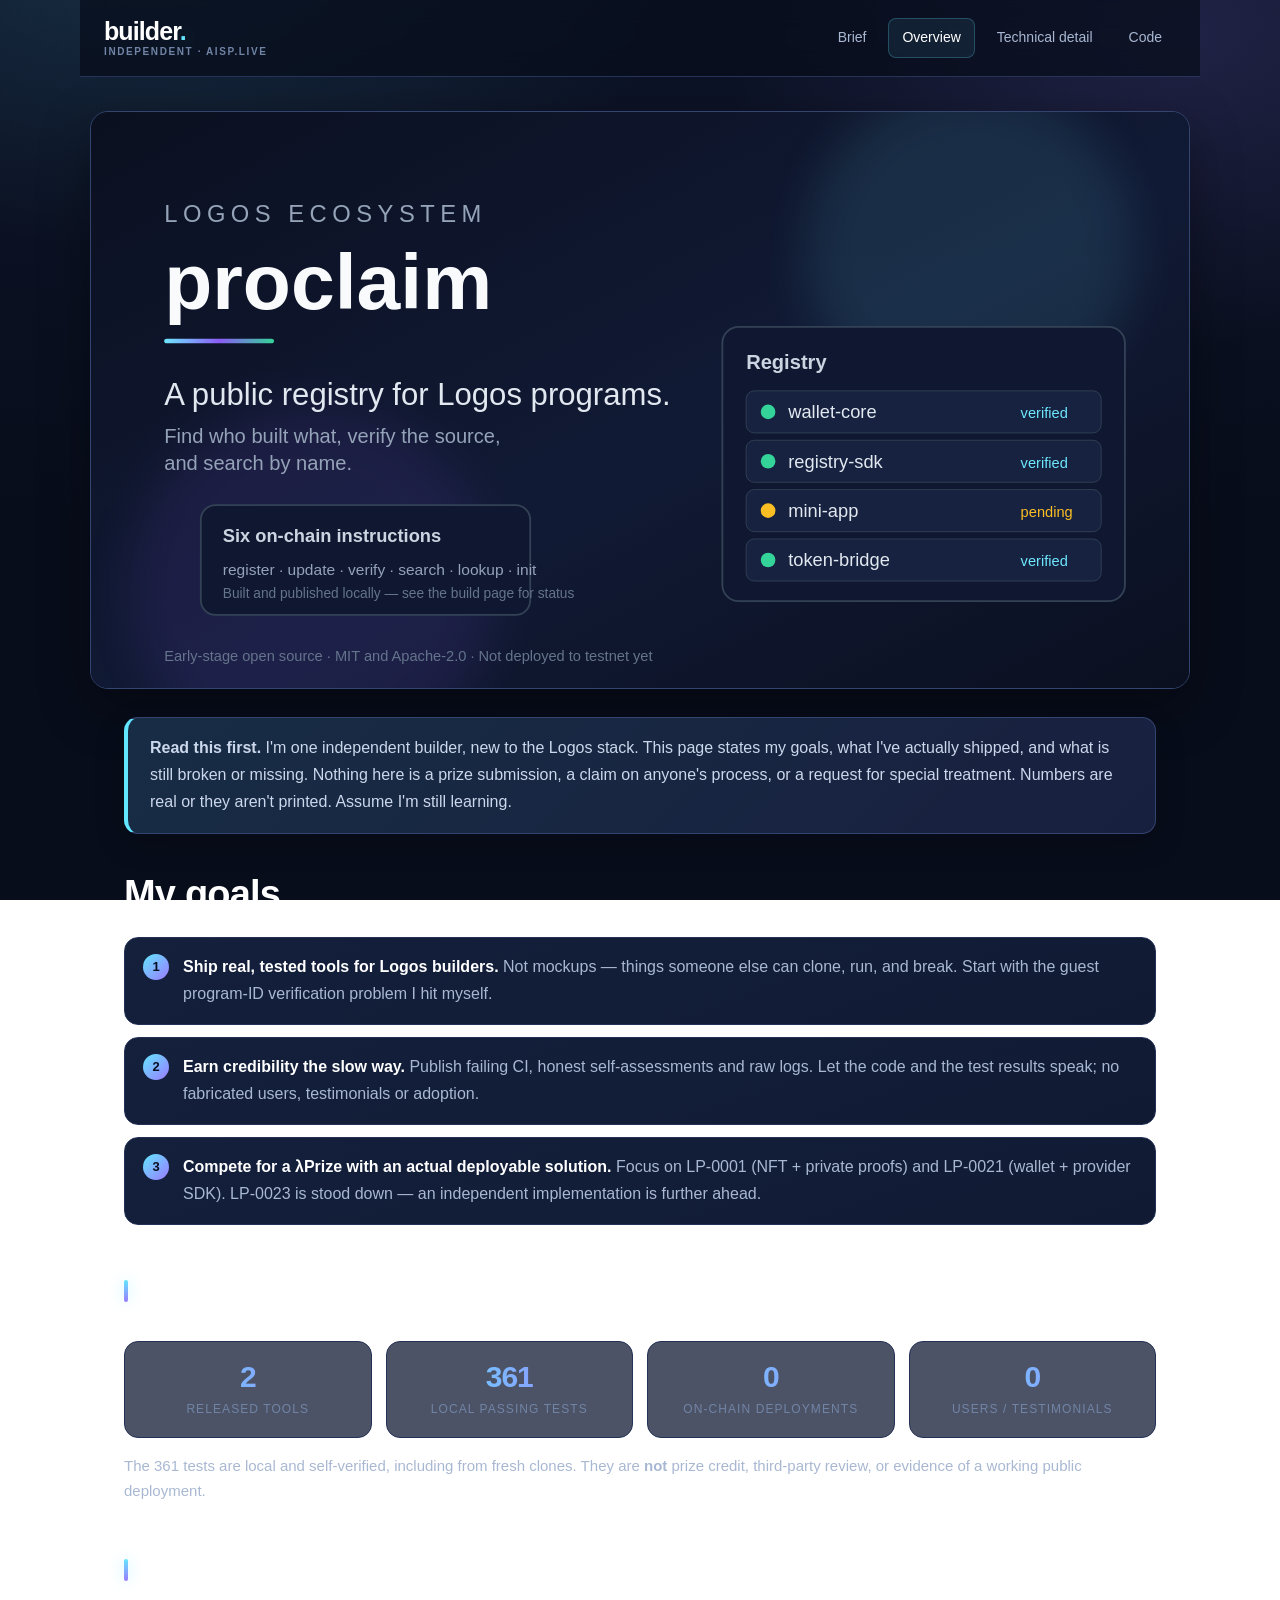
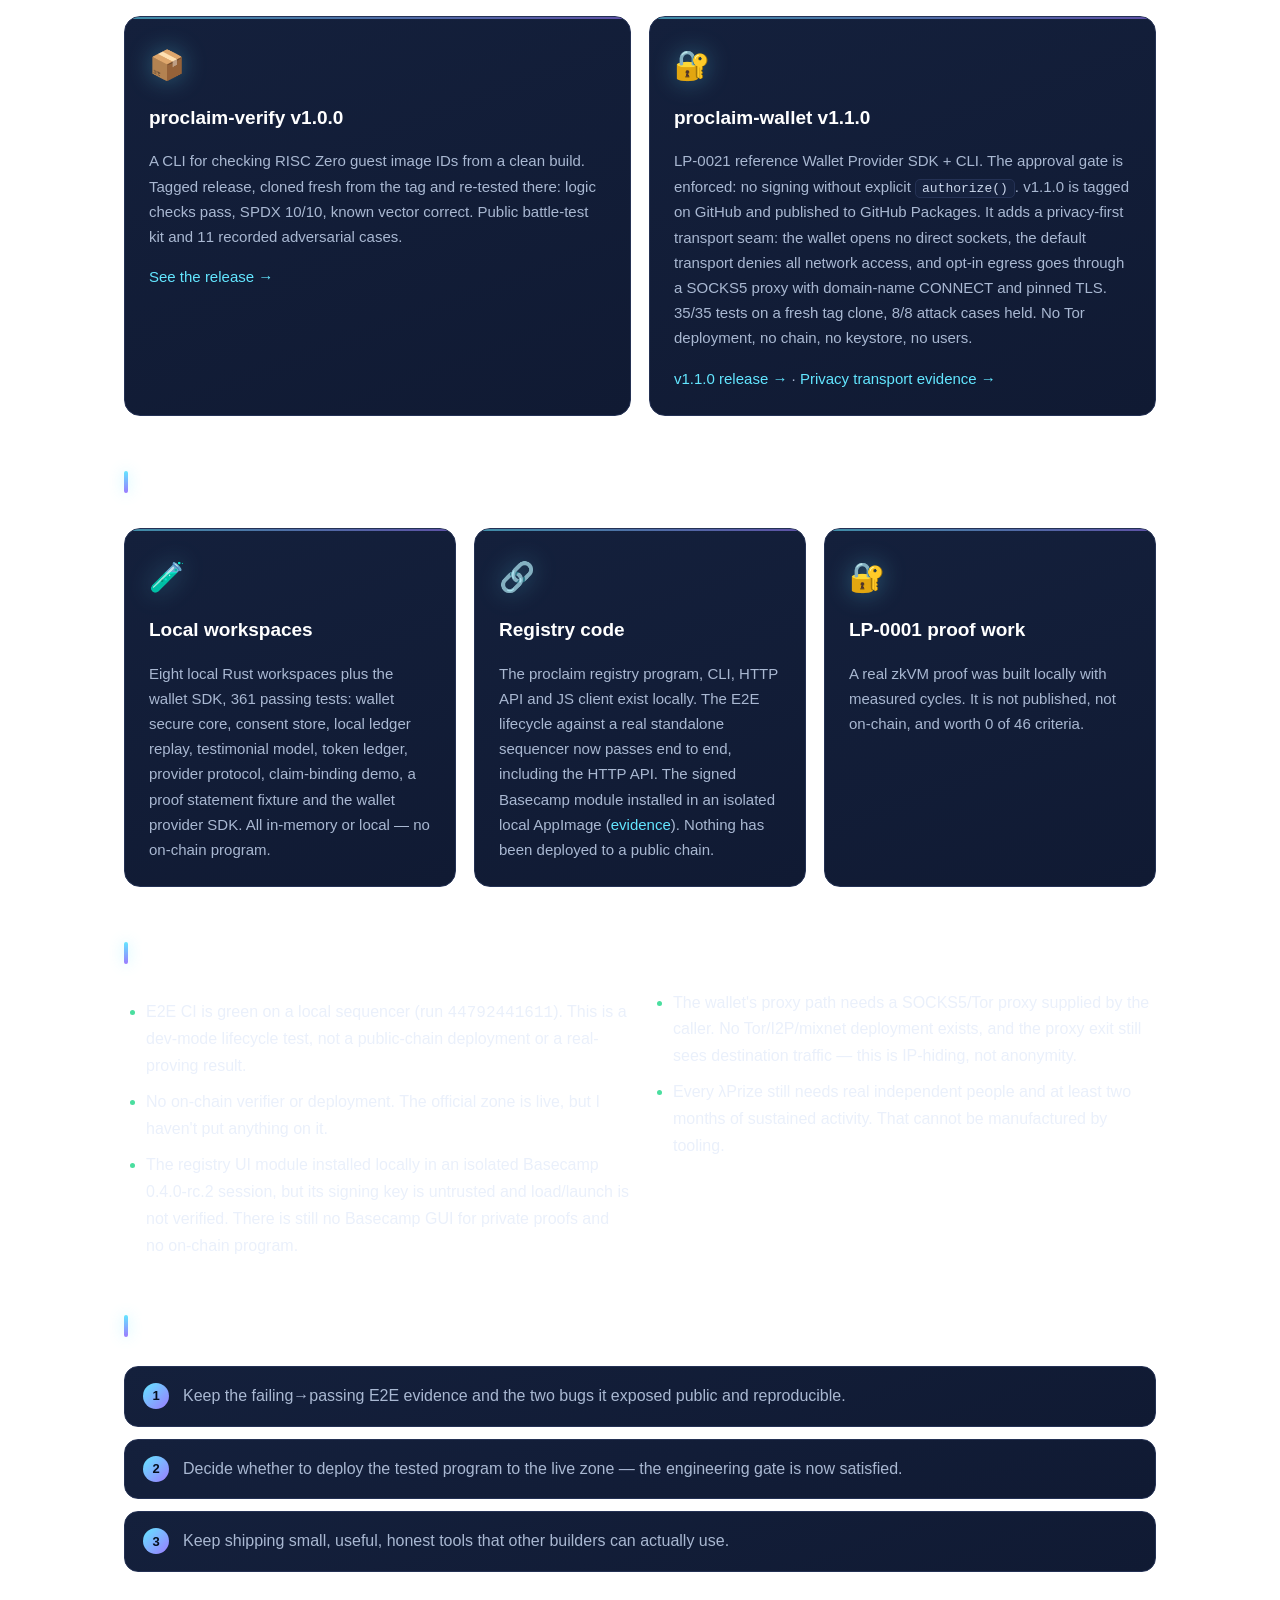
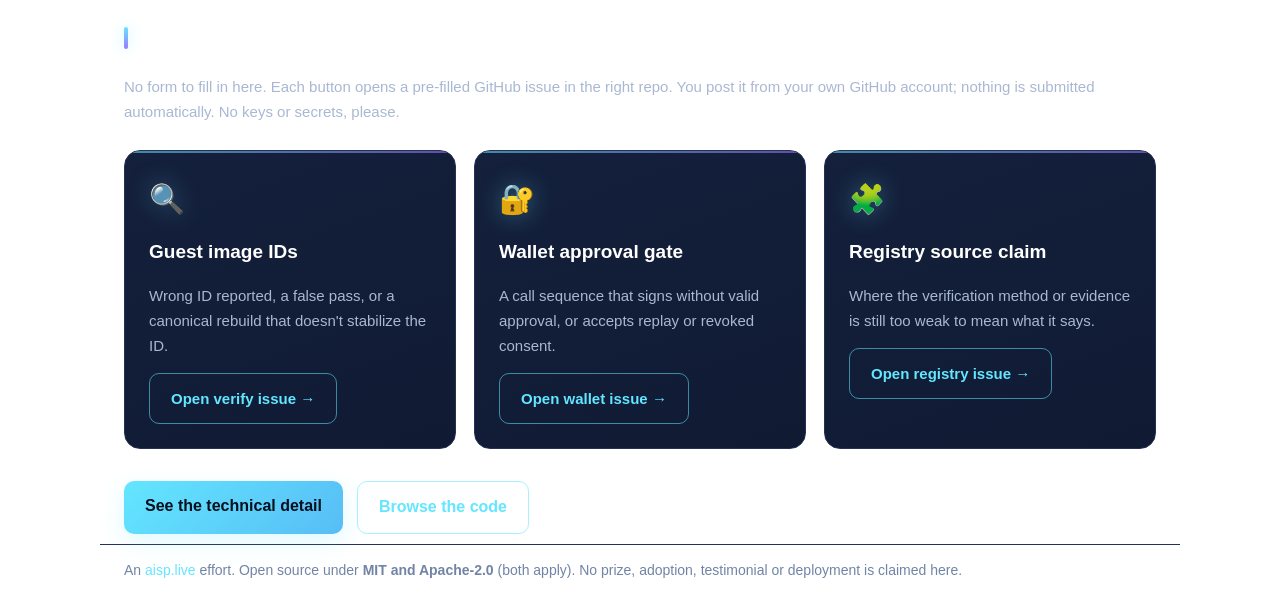
==== commit 888d55db: "site: report privacy-first wallet transport" ====
--- a/index.html
+++ b/index.html
@@ -61,10 +61,10 @@
     </div>
     <div class="card">
       <div class="ico">🔐</div>
-      <h3>proclaim-wallet</h3>
-      <p>LP-0021 reference Wallet Provider SDK + CLI. The approval gate is enforced: no signing without explicit <code>authorize()</code>. The tagged v1.0.0 release is on GitHub. Newer source on <code>main</code> adds a privacy-first transport seam: the wallet opens no direct sockets, the default transport denies all network access, and opt-in egress goes through a SOCKS5 proxy with domain-name CONNECT and pinned TLS. 35/35 tests on a fresh clone, 8/8 attack cases held. No Tor deployment, no chain, no keystore, no users.</p>
-      <p><a href="https://github.com/goldennftplatform-svg/proclaim-wallet/releases/tag/v1.0.0" target="_blank" rel="noopener">v1.0.0 release →</a> ·
-      <a href="https://github.com/goldennftplatform-svg/proclaim-wallet/blob/main/PRIVACY-TRANSPORT.md" target="_blank" rel="noopener">Privacy transport evidence →</a></p>
+      <h3>proclaim-wallet v1.1.0</h3>
+      <p>LP-0021 reference Wallet Provider SDK + CLI. The approval gate is enforced: no signing without explicit <code>authorize()</code>. v1.1.0 is tagged on GitHub and published to GitHub Packages. It adds a privacy-first transport seam: the wallet opens no direct sockets, the default transport denies all network access, and opt-in egress goes through a SOCKS5 proxy with domain-name CONNECT and pinned TLS. 35/35 tests on a fresh tag clone, 8/8 attack cases held. No Tor deployment, no chain, no keystore, no users.</p>
+      <p><a href="https://github.com/goldennftplatform-svg/proclaim-wallet/releases/tag/v1.1.0" target="_blank" rel="noopener">v1.1.0 release →</a> ·
+      <a href="https://github.com/goldennftplatform-svg/proclaim-wallet/blob/v1.1.0/PRIVACY-TRANSPORT.md" target="_blank" rel="noopener">Privacy transport evidence →</a></p>
     </div>
   </div>
 
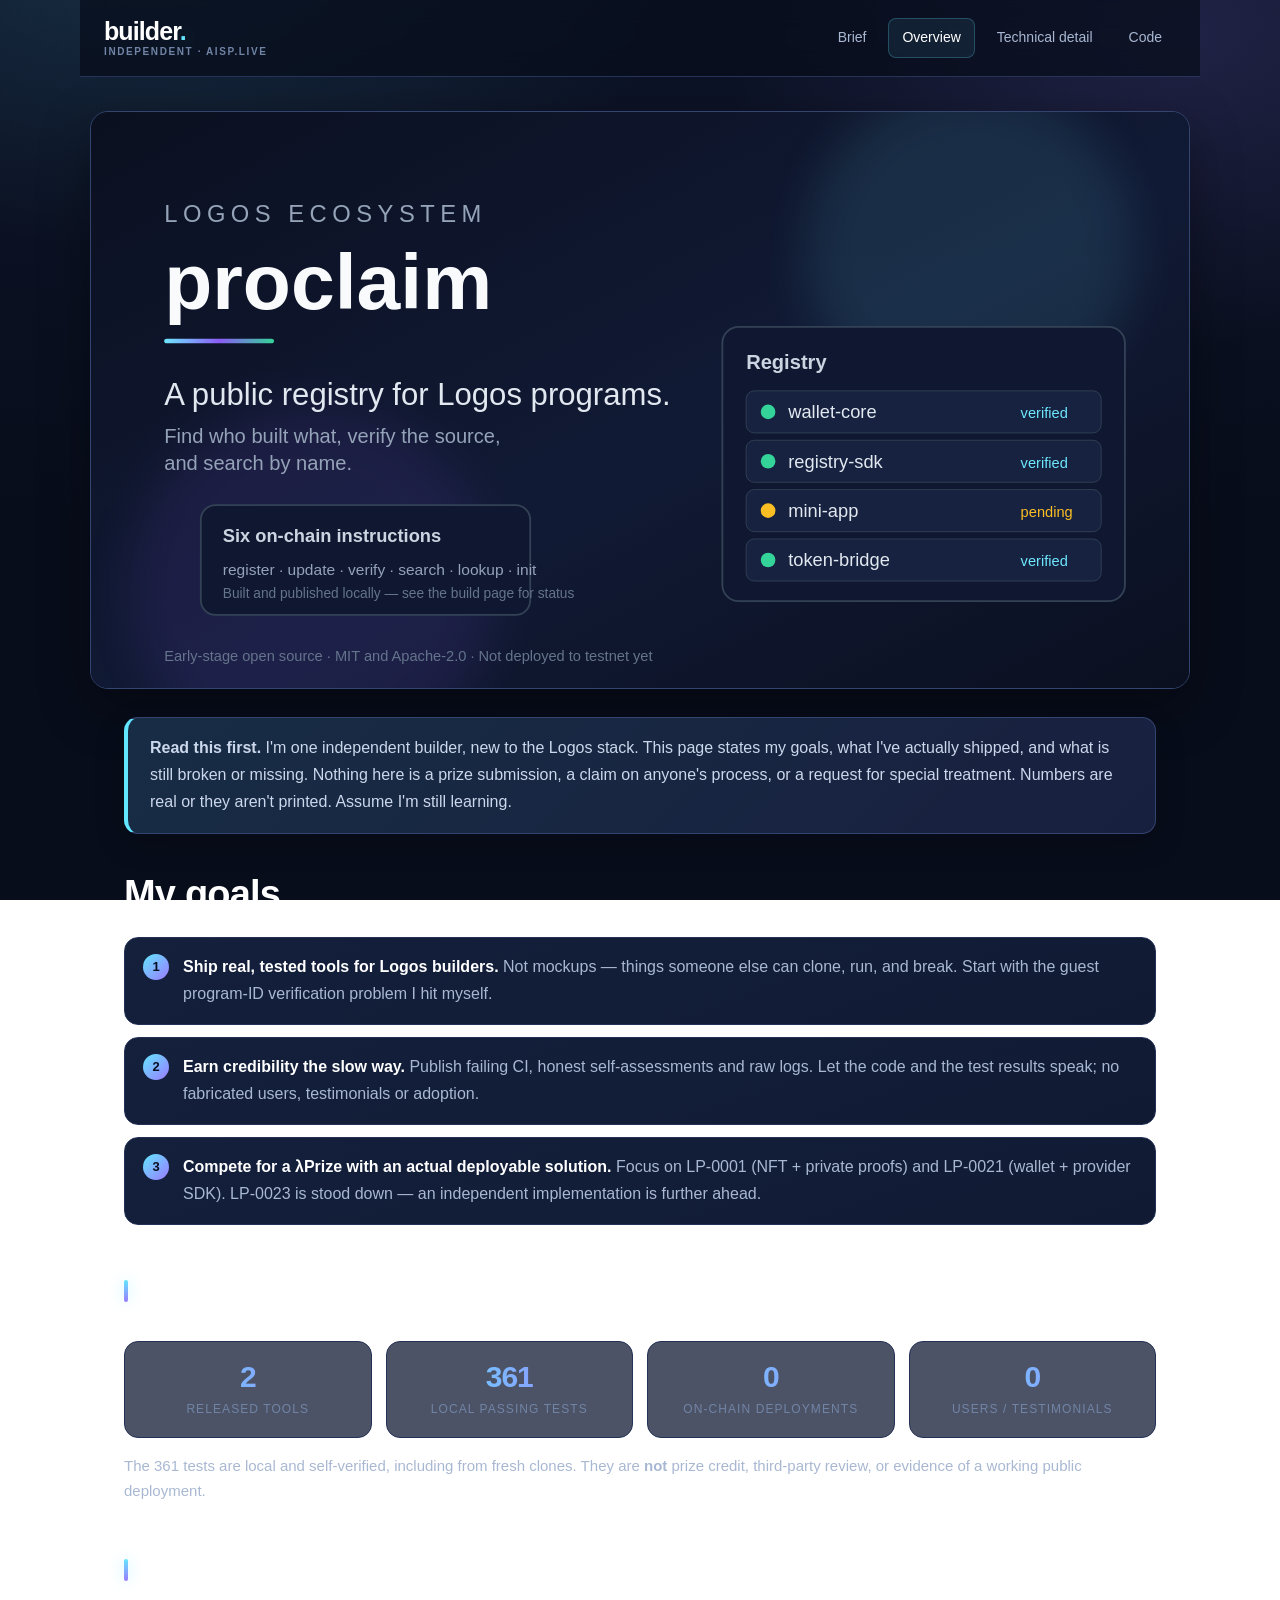
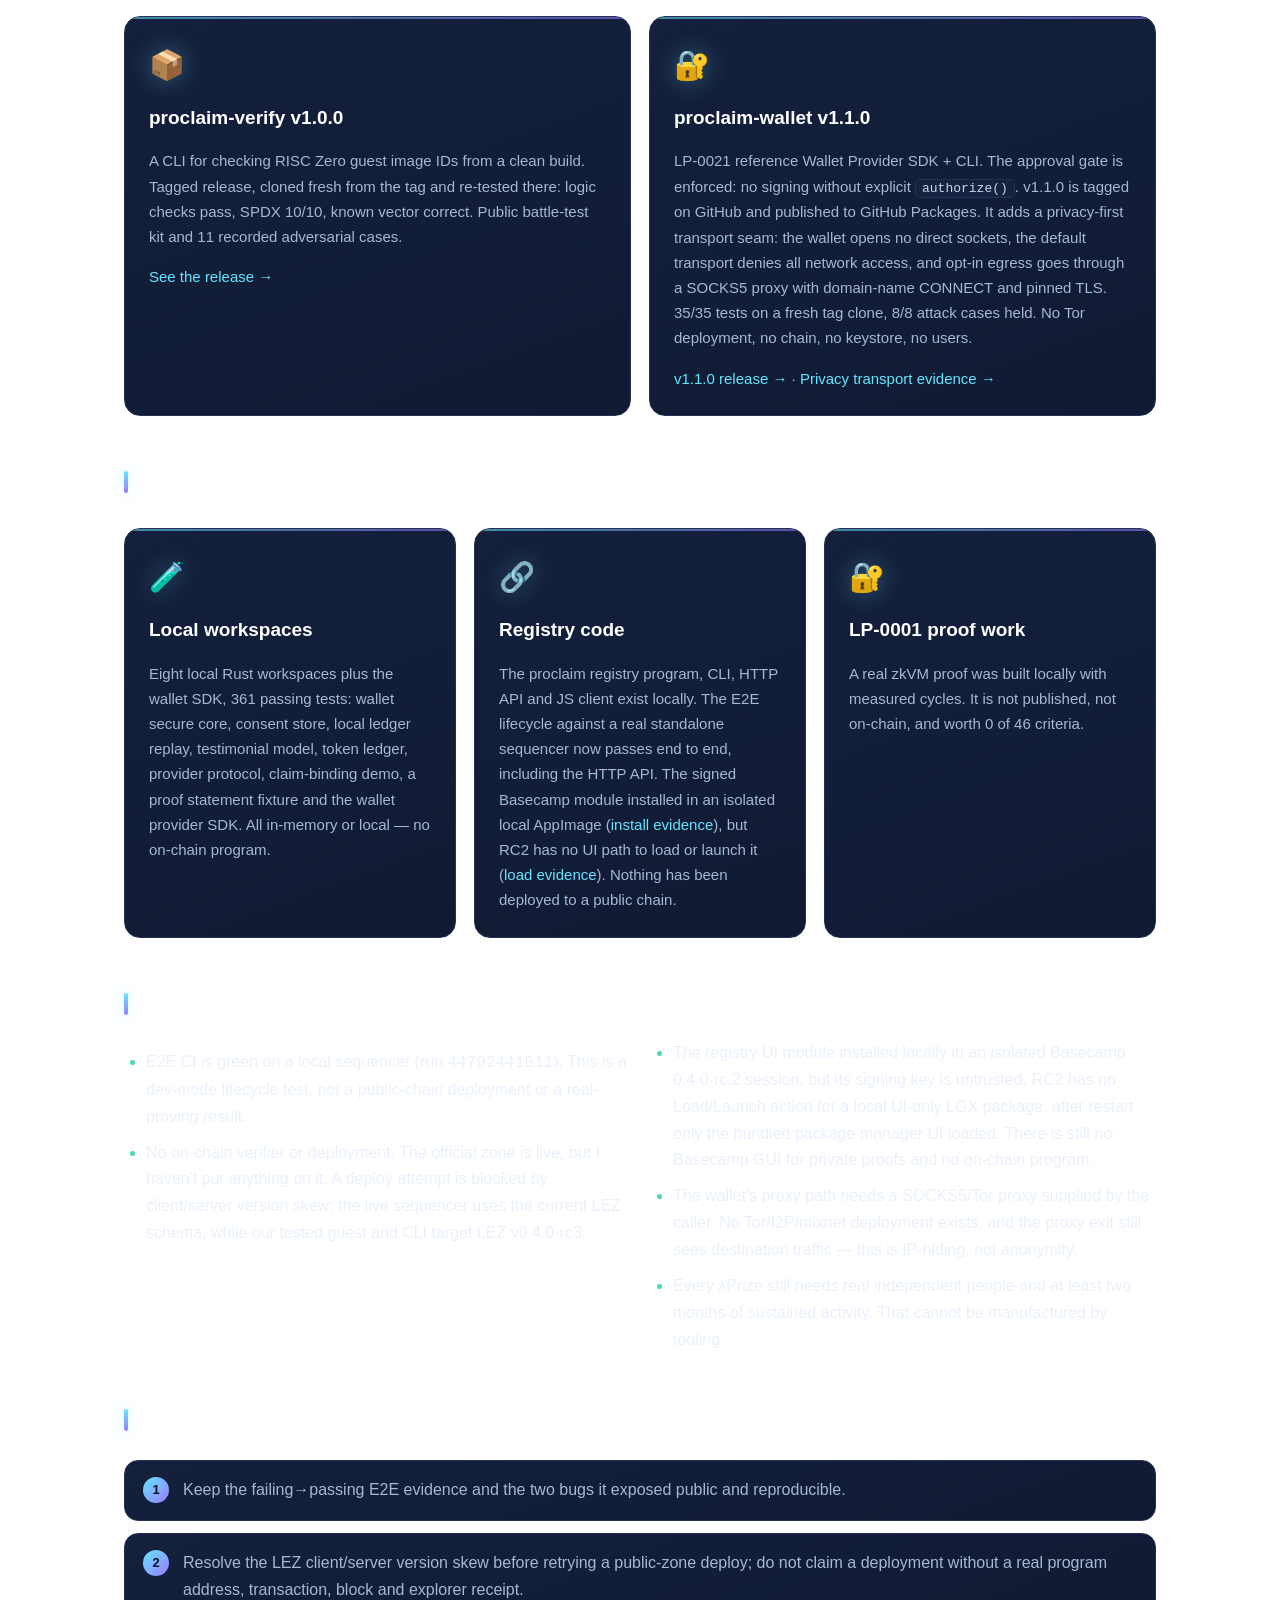
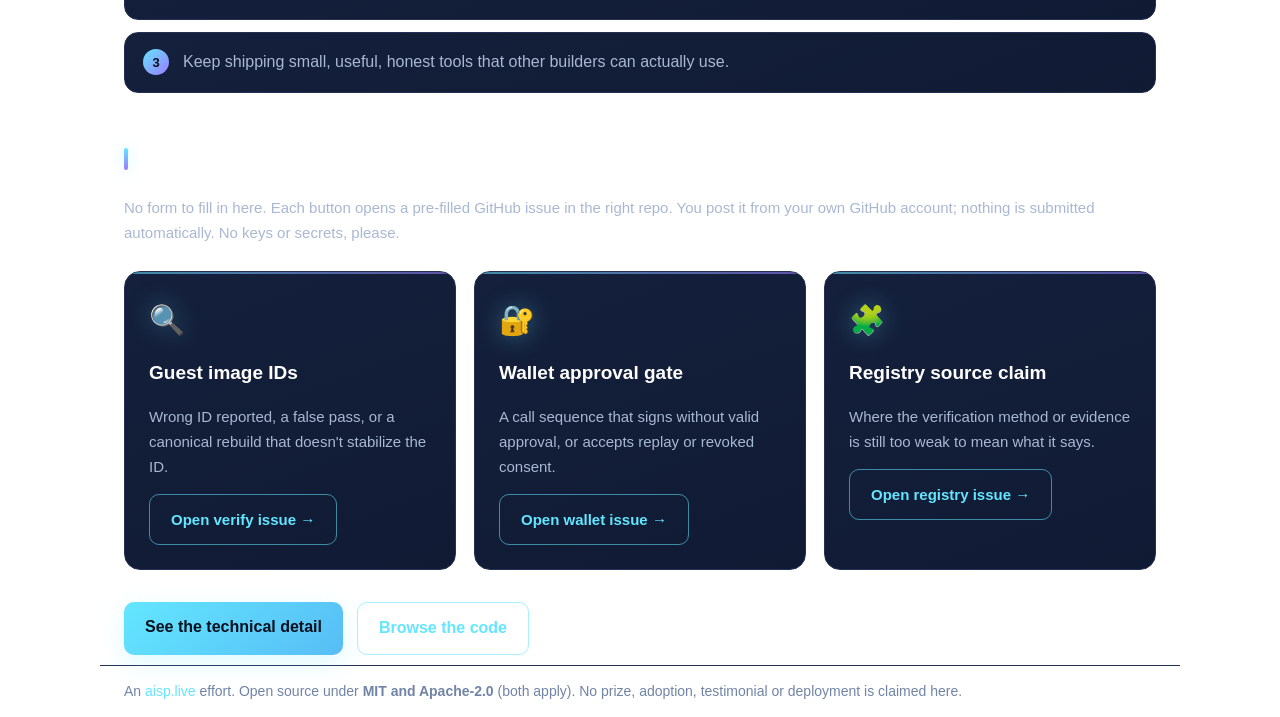
==== commit 54bf275c: "docs: publish verified Basecamp load blocker and deploy skew" ====
--- a/index.html
+++ b/index.html
@@ -78,7 +78,7 @@
     <div class="card">
       <div class="ico">🔗</div>
       <h3>Registry code</h3>
-      <p>The proclaim registry program, CLI, HTTP API and JS client exist locally. The E2E lifecycle against a real standalone sequencer now passes end to end, including the HTTP API. The signed Basecamp module installed in an isolated local AppImage (<a href="https://github.com/goldennftplatform-svg/proclaim/blob/main/BASECAMP-INSTALL-RESULT.md" target="_blank" rel="noopener">evidence</a>). Nothing has been deployed to a public chain.</p>
+      <p>The proclaim registry program, CLI, HTTP API and JS client exist locally. The E2E lifecycle against a real standalone sequencer now passes end to end, including the HTTP API. The signed Basecamp module installed in an isolated local AppImage (<a href="https://github.com/goldennftplatform-svg/proclaim/blob/master/BASECAMP-INSTALL-RESULT.md" target="_blank" rel="noopener">install evidence</a>), but RC2 has no UI path to load or launch it (<a href="https://github.com/goldennftplatform-svg/proclaim/blob/master/BASECAMP-LOAD-RESULT.md" target="_blank" rel="noopener">load evidence</a>). Nothing has been deployed to a public chain.</p>
     </div>
     <div class="card">
       <div class="ico">🔐</div>
@@ -90,8 +90,8 @@
   <h2>What's blocking</h2>
   <ul class="checks">
     <li>E2E CI is green on a local sequencer (run <code>44792441611</code>). This is a dev-mode lifecycle test, not a public-chain deployment or a real-proving result.</li>
-    <li>No on-chain verifier or deployment. The official zone is live, but I haven't put anything on it.</li>
-    <li>The registry UI module installed locally in an isolated Basecamp 0.4.0-rc.2 session, but its signing key is untrusted and load/launch is not verified. There is still no Basecamp GUI for private proofs and no on-chain program.</li>
+    <li>No on-chain verifier or deployment. The official zone is live, but I haven't put anything on it. A deploy attempt is blocked by client/server version skew: the live sequencer uses the current LEZ schema, while our tested guest and CLI target LEZ v0.4.0-rc3.</li>
+    <li>The registry UI module installed locally in an isolated Basecamp 0.4.0-rc.2 session, but its signing key is untrusted. RC2 has no Load/Launch action for a local UI-only LGX package: after restart only the bundled package manager UI loaded. There is still no Basecamp GUI for private proofs and no on-chain program.</li>
     <li>The wallet's proxy path needs a SOCKS5/Tor proxy supplied by the caller. No Tor/I2P/mixnet deployment exists, and the proxy exit still sees destination traffic — this is IP-hiding, not anonymity.</li>
     <li>Every λPrize still needs real independent people and at least two months of sustained activity. That cannot be manufactured by tooling.</li>
   </ul>
@@ -99,7 +99,7 @@
   <h2>What's next</h2>
   <ol class="goals">
     <li>Keep the failing→passing E2E evidence and the two bugs it exposed public and reproducible.</li>
-    <li>Decide whether to deploy the tested program to the live zone — the engineering gate is now satisfied.</li>
+    <li>Resolve the LEZ client/server version skew before retrying a public-zone deploy; do not claim a deployment without a real program address, transaction, block and explorer receipt.</li>
     <li>Keep shipping small, useful, honest tools that other builders can actually use.</li>
   </ol>
 
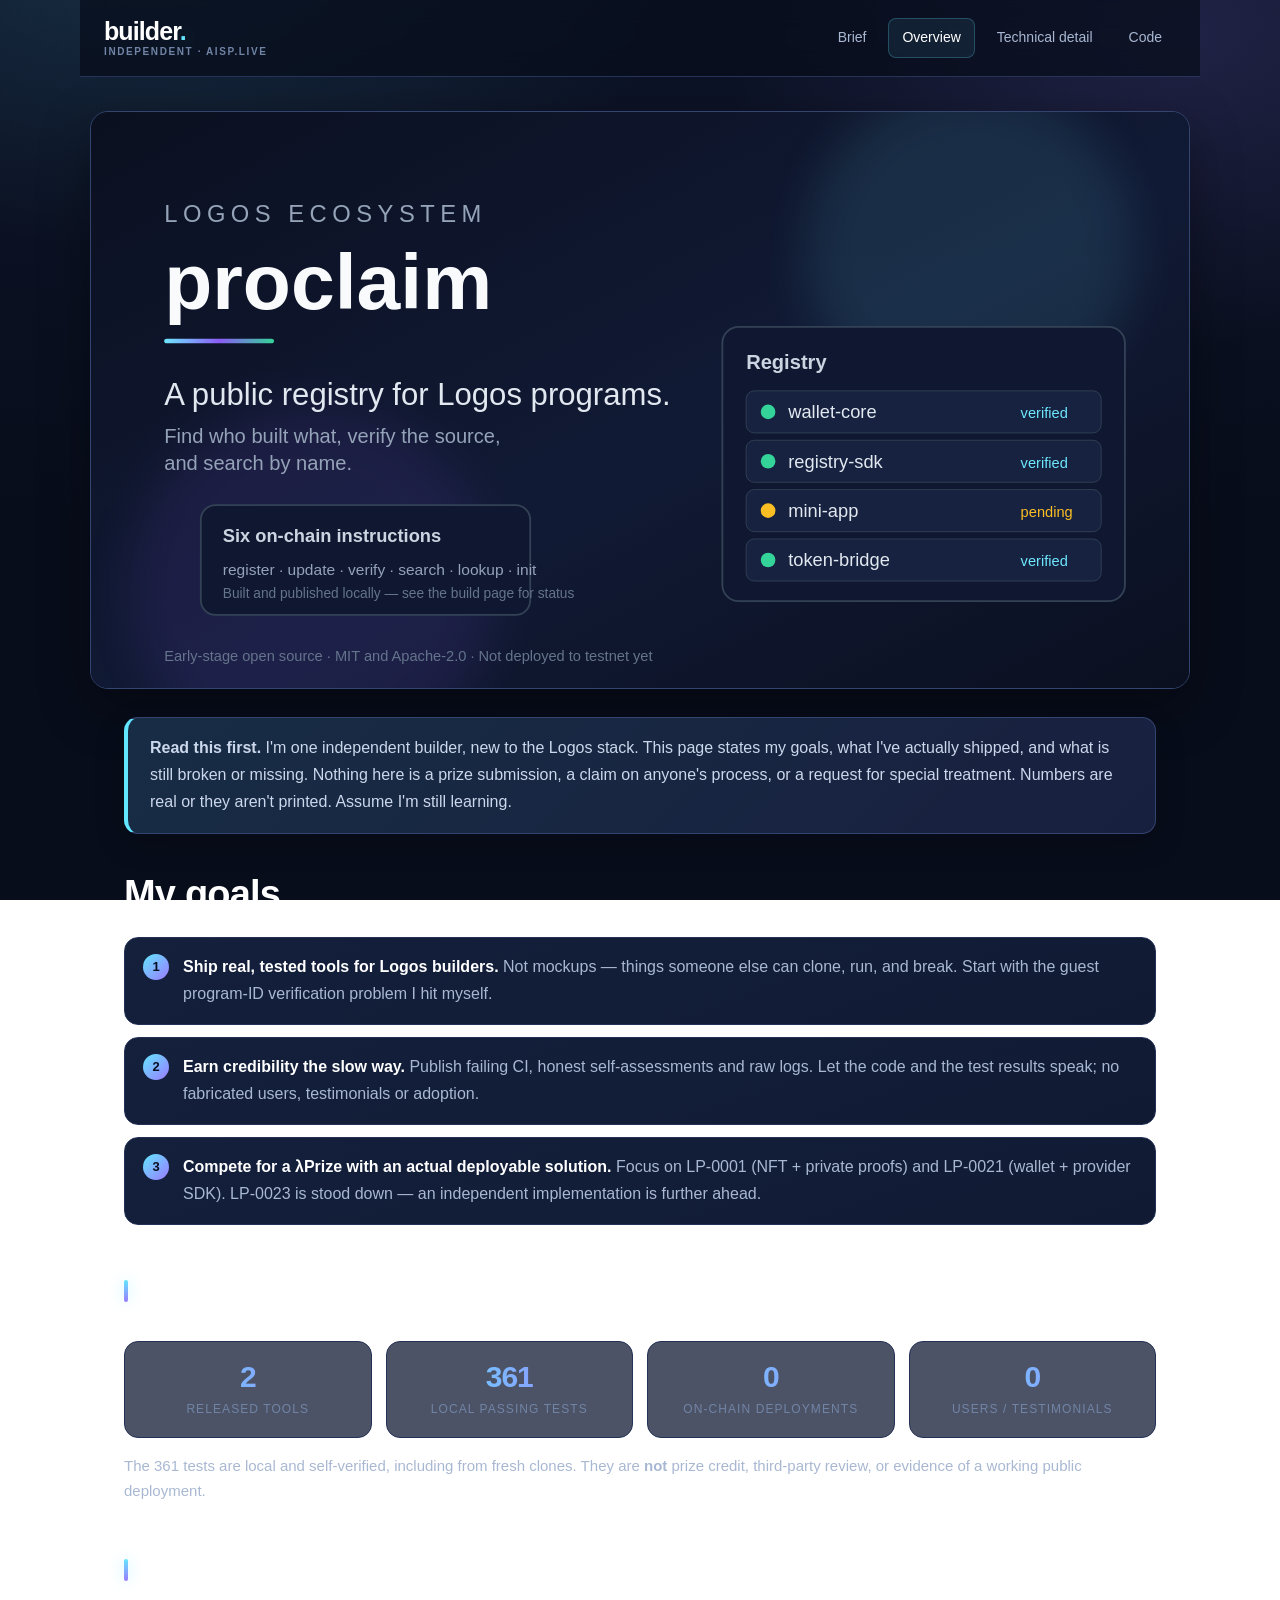
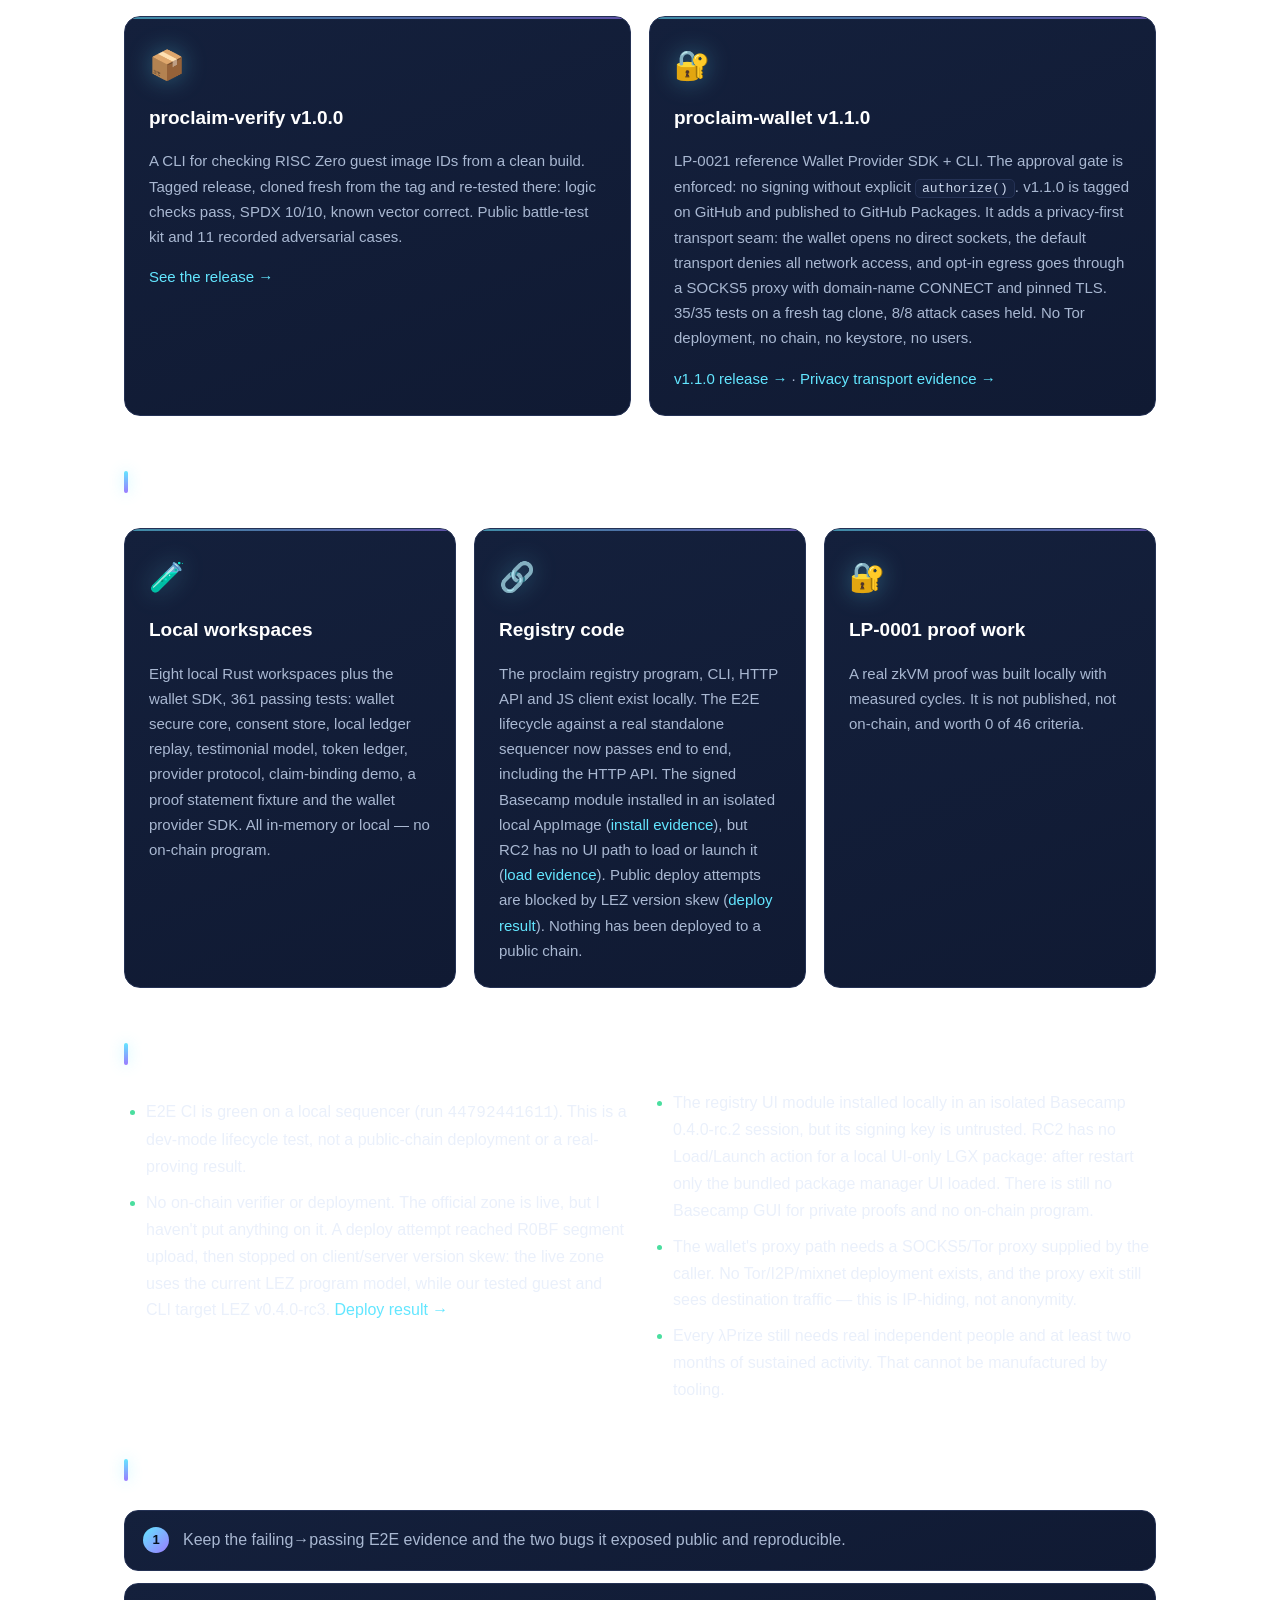
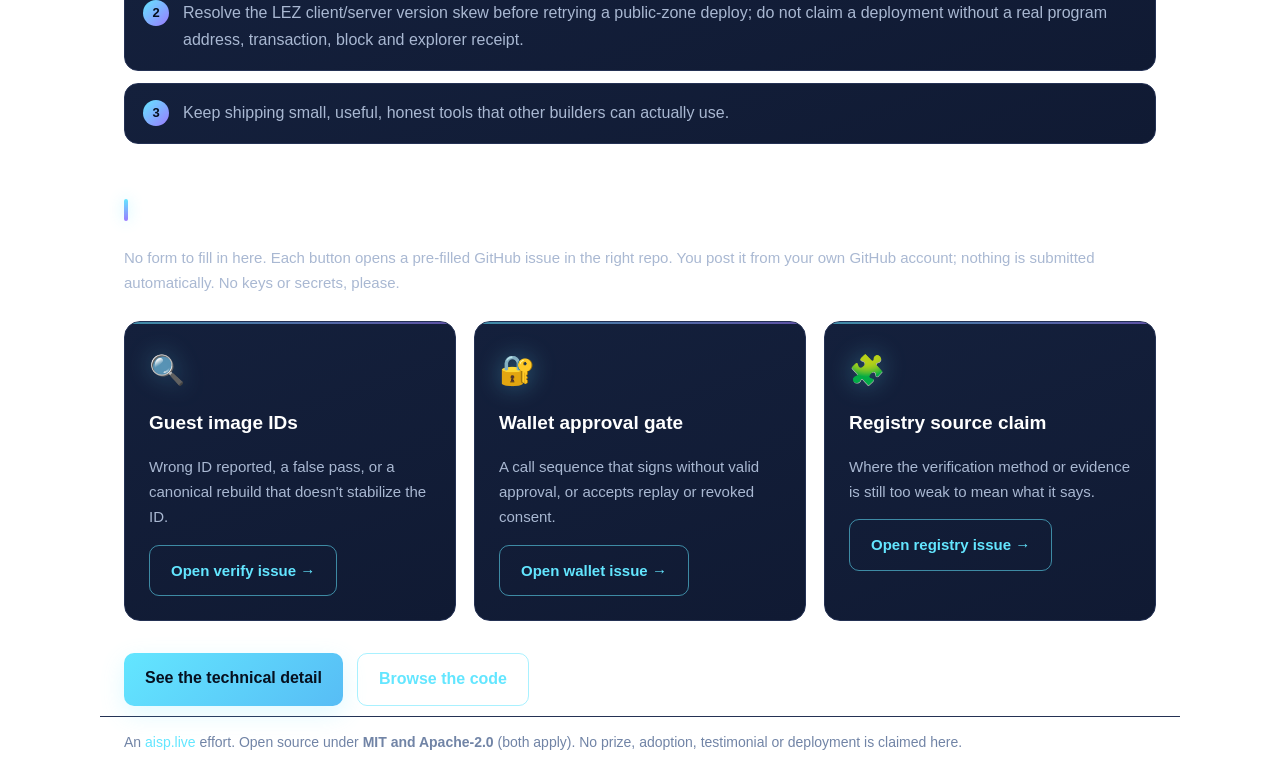
==== commit 4a9599b2: "docs: publish verified Basecamp load blocker and deploy skew" ====
--- a/index.html
+++ b/index.html
@@ -78,7 +78,7 @@
     <div class="card">
       <div class="ico">🔗</div>
       <h3>Registry code</h3>
-      <p>The proclaim registry program, CLI, HTTP API and JS client exist locally. The E2E lifecycle against a real standalone sequencer now passes end to end, including the HTTP API. The signed Basecamp module installed in an isolated local AppImage (<a href="https://github.com/goldennftplatform-svg/proclaim/blob/master/BASECAMP-INSTALL-RESULT.md" target="_blank" rel="noopener">install evidence</a>), but RC2 has no UI path to load or launch it (<a href="https://github.com/goldennftplatform-svg/proclaim/blob/master/BASECAMP-LOAD-RESULT.md" target="_blank" rel="noopener">load evidence</a>). Nothing has been deployed to a public chain.</p>
+      <p>The proclaim registry program, CLI, HTTP API and JS client exist locally. The E2E lifecycle against a real standalone sequencer now passes end to end, including the HTTP API. The signed Basecamp module installed in an isolated local AppImage (<a href="https://github.com/goldennftplatform-svg/proclaim/blob/master/BASECAMP-INSTALL-RESULT.md" target="_blank" rel="noopener">install evidence</a>), but RC2 has no UI path to load or launch it (<a href="https://github.com/goldennftplatform-svg/proclaim/blob/master/BASECAMP-LOAD-RESULT.md" target="_blank" rel="noopener">load evidence</a>). Public deploy attempts are blocked by LEZ version skew (<a href="https://github.com/goldennftplatform-svg/proclaim/blob/master/DEPLOY-RESULT.md" target="_blank" rel="noopener">deploy result</a>). Nothing has been deployed to a public chain.</p>
     </div>
     <div class="card">
       <div class="ico">🔐</div>
@@ -90,7 +90,7 @@
   <h2>What's blocking</h2>
   <ul class="checks">
     <li>E2E CI is green on a local sequencer (run <code>44792441611</code>). This is a dev-mode lifecycle test, not a public-chain deployment or a real-proving result.</li>
-    <li>No on-chain verifier or deployment. The official zone is live, but I haven't put anything on it. A deploy attempt is blocked by client/server version skew: the live sequencer uses the current LEZ schema, while our tested guest and CLI target LEZ v0.4.0-rc3.</li>
+    <li>No on-chain verifier or deployment. The official zone is live, but I haven't put anything on it. A deploy attempt reached R0BF segment upload, then stopped on client/server version skew: the live zone uses the current LEZ program model, while our tested guest and CLI target LEZ v0.4.0-rc3. <a href="https://github.com/goldennftplatform-svg/proclaim/blob/master/DEPLOY-RESULT.md" target="_blank" rel="noopener">Deploy result →</a></li>
     <li>The registry UI module installed locally in an isolated Basecamp 0.4.0-rc.2 session, but its signing key is untrusted. RC2 has no Load/Launch action for a local UI-only LGX package: after restart only the bundled package manager UI loaded. There is still no Basecamp GUI for private proofs and no on-chain program.</li>
     <li>The wallet's proxy path needs a SOCKS5/Tor proxy supplied by the caller. No Tor/I2P/mixnet deployment exists, and the proxy exit still sees destination traffic — this is IP-hiding, not anonymity.</li>
     <li>Every λPrize still needs real independent people and at least two months of sustained activity. That cannot be manufactured by tooling.</li>
